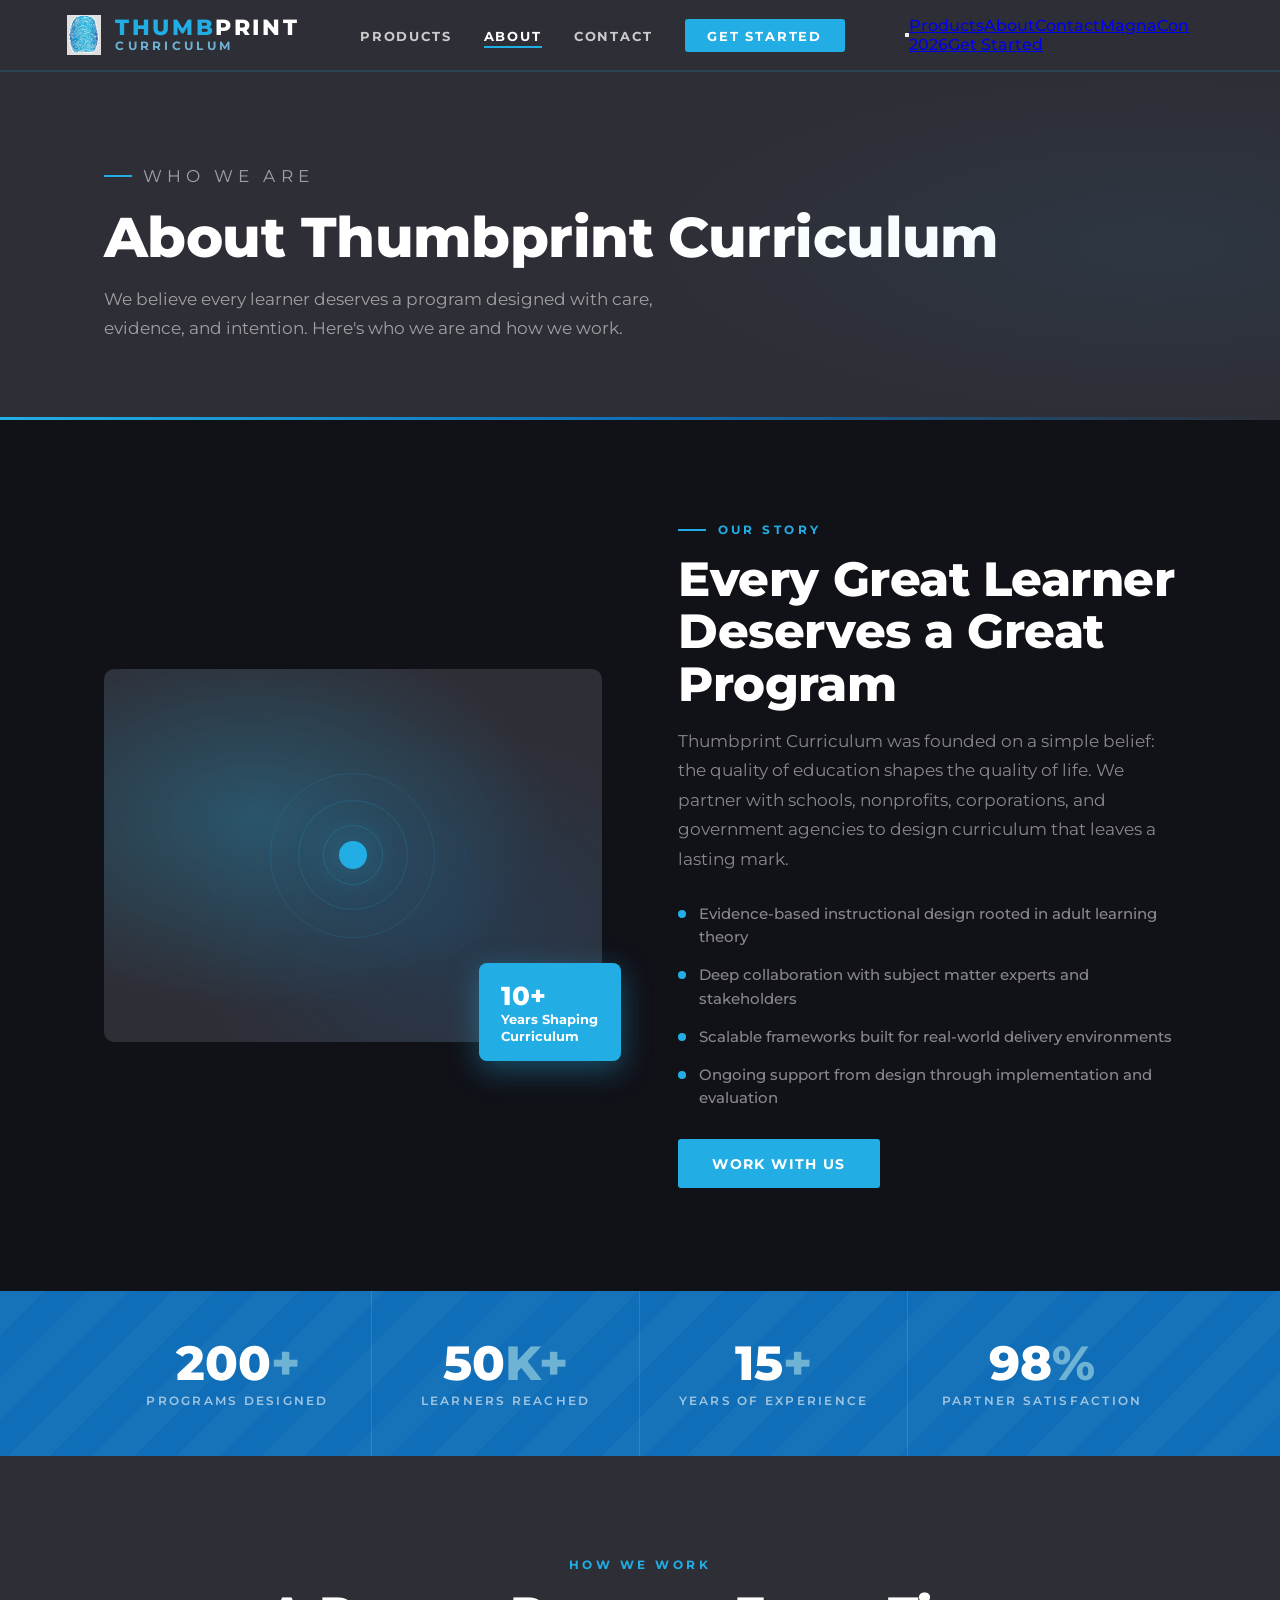
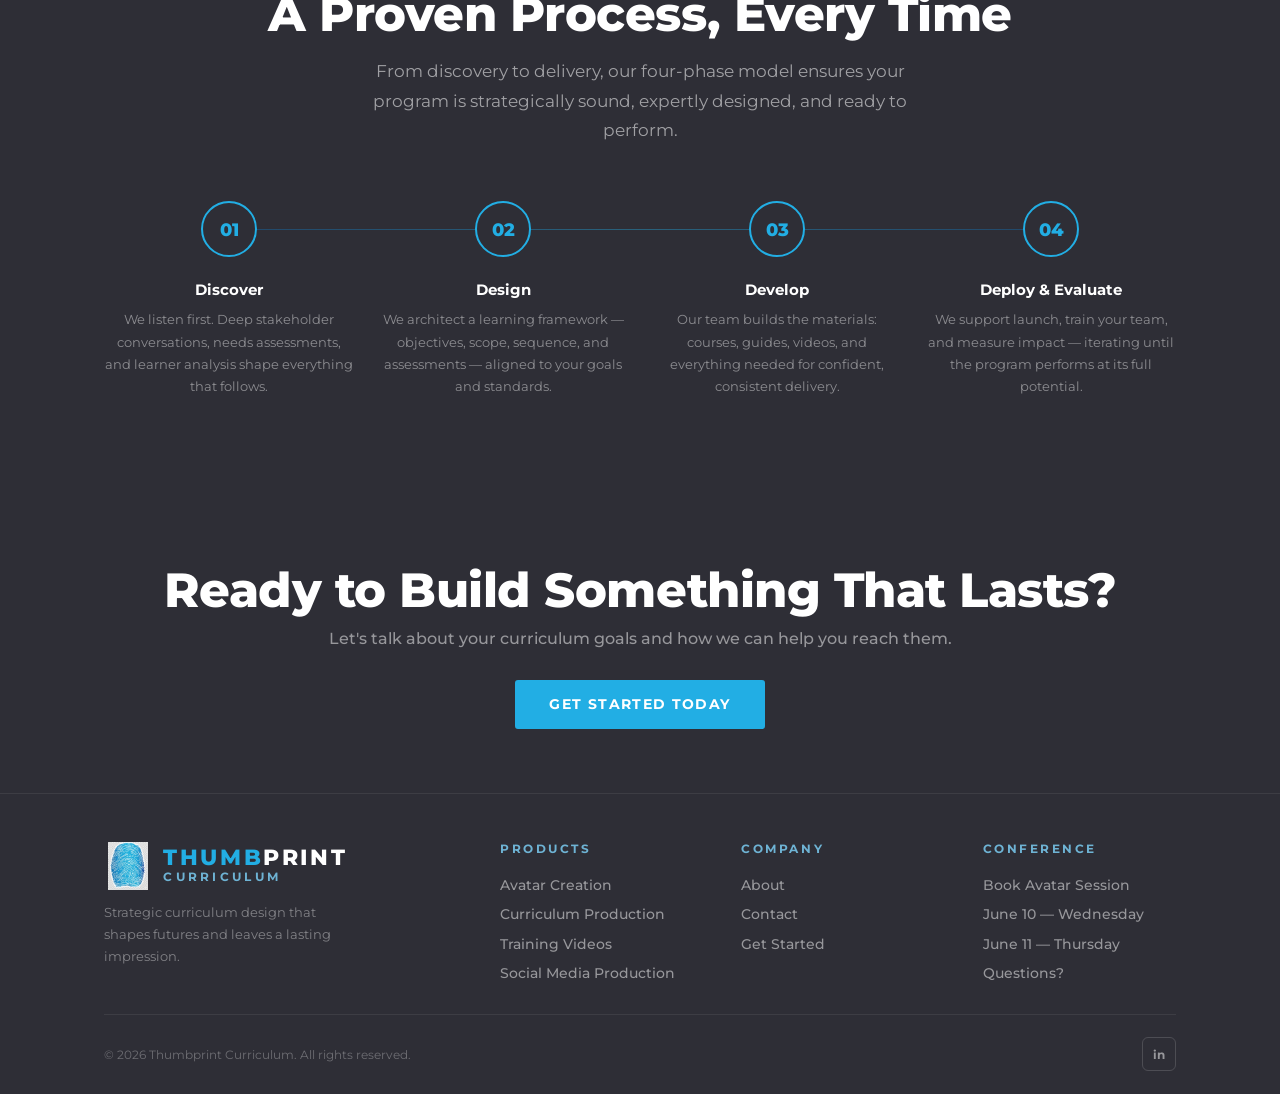
==== about.html @ 0520f222 "Apply branding and MagnaCon updates to master - Replace old Gemini logo with fingerprint-logo.png ac" ====
﻿<!DOCTYPE html>
<html lang="en">
<head>
  <meta charset="UTF-8" />
  <meta name="viewport" content="width=device-width, initial-scale=1.0" />
  <title>About — Thumbprint Curriculum</title>
  <link rel="icon" type="image/png" href="fingerprint-logo.png" />
  <link rel="stylesheet" href="style.css" />
  <style>
    /* ── Dark theme override ── */
    html, body { background: #111118; }

    /* Page hero already dark — fine */

    /* About section */
    .about-section { background: #111118 !important; }
    .about-text .section-h2 { color: var(--white) !important; }
    .about-text .section-sub { color: rgba(255,255,255,.5) !important; }
    .about-list li { color: rgba(255,255,255,.5) !important; }
    .about-list li::before { background: var(--blue-bright) !important; }
    .about-badge { background: var(--blue-bright) !important; }

    /* Team section */
    section[style*="off-white"] { background: #16161e !important; }
    .team-card { background: rgba(255,255,255,.05) !important; border-color: rgba(255,255,255,.08) !important; }
    .team-card:hover { box-shadow: 0 16px 40px rgba(0,0,0,.5) !important; }
    .team-name { color: var(--white) !important; }
    .team-role { color: var(--blue-bright) !important; }
    .team-bio { color: rgba(255,255,255,.45) !important; }
    .team-photo-placeholder { background: linear-gradient(160deg, #1a1a22 0%, #111118 100%) !important; }

    /* CTA strip */
    section[style*="var(--dark)"] h2 { color: var(--white) !important; }

    /* Section labels on dark */
    .section-label { color: var(--blue-bright) !important; }
    .section-label::before { background: var(--blue-bright) !important; }
  </style>
</head>
<body>

<nav>
  <div class="nav-inner">
    <a href="index.html" class="nav-logo">
      <div class="nav-logo-img-crop" aria-hidden="true"><img src="fingerprint-logo.png" alt="" /></div>
      <div class="nav-logo-wrap">
        <span><span class="thumb">THUMB</span><span class="print">PRINT</span></span>
        <span class="nav-sub">Curriculum</span>
      </div>
    </a>
    <ul class="nav-links">
      <li class="hide-sm"><a href="products.html">Products</a></li>
      <li class="hide-sm"><a href="about.html" class="active">About</a></li>
      <li class="hide-sm"><a href="contact.html">Contact</a></li>
      <li><a href="get-started.html" class="nav-cta">Get Started</a></li>
    </ul>
  </div>
</nav>

<div class="page-body">

  <!-- PAGE HERO -->
  <div class="page-hero">
    <div class="container">
      <p class="page-hero-eyebrow">Who We Are</p>
      <h1>About Thumbprint Curriculum</h1>
      <p>We believe every learner deserves a program designed with care, evidence, and intention. Here's who we are and how we work.</p>
    </div>
  </div>

  <!-- ABOUT -->
  <section class="about-section section-pad">
    <div class="container">
      <div class="about-grid">
        <div class="about-visual">
          <div class="about-img-box">
            <div class="about-fingerprint">
              <div class="fp-ring"></div><div class="fp-ring"></div><div class="fp-ring"></div>
              <div class="fp-ring"></div><div class="fp-ring"></div><div class="fp-center"></div>
            </div>
          </div>
          <div class="about-badge"><strong>10+</strong>Years Shaping<br>Curriculum</div>
        </div>
        <div class="about-text">
          <p class="section-label">Our Story</p>
          <h2 class="section-h2">Every Great Learner Deserves a Great Program</h2>
          <p class="section-sub">Thumbprint Curriculum was founded on a simple belief: the quality of education shapes the quality of life. We partner with schools, nonprofits, corporations, and government agencies to design curriculum that leaves a lasting mark.</p>
          <ul class="about-list">
            <li>Evidence-based instructional design rooted in adult learning theory</li>
            <li>Deep collaboration with subject matter experts and stakeholders</li>
            <li>Scalable frameworks built for real-world delivery environments</li>
            <li>Ongoing support from design through implementation and evaluation</li>
          </ul>
          <a href="get-started.html" class="btn btn-primary">Work With Us</a>
        </div>
      </div>
    </div>
  </section>

  <!-- MEET THE TEAM -->
  <section class="section-pad" style="background:var(--off-white);display:none">
    <div class="container">
      <div class="center-header">
        <p class="section-label">Our People</p>
        <h2 class="section-h2">Meet the Team</h2>
        <p class="section-sub">The people behind Thumbprint Curriculum — educators, designers, and storytellers committed to making learning better.</p>
      </div>
      <div class="team-grid">

        <div class="team-card">
          <div class="team-photo">
            <div class="team-photo-placeholder">
              <svg viewBox="0 0 24 24" fill="none" stroke="rgba(255,255,255,.3)" stroke-width="1.2">
                <circle cx="12" cy="8" r="4"/><path d="M4 20c0-4 3.6-7 8-7s8 3 8 7"/>
              </svg>
              <span>Photo Coming Soon</span>
            </div>
          </div>
          <div class="team-info">
            <h3 class="team-name">Team Member</h3>
            <p class="team-role">Founder &amp; Lead Curriculum Designer</p>
            <p class="team-bio">Placeholder — add bio here.</p>
          </div>
        </div>

        <div class="team-card">
          <div class="team-photo">
            <div class="team-photo-placeholder">
              <svg viewBox="0 0 24 24" fill="none" stroke="rgba(255,255,255,.3)" stroke-width="1.2">
                <circle cx="12" cy="8" r="4"/><path d="M4 20c0-4 3.6-7 8-7s8 3 8 7"/>
              </svg>
              <span>Photo Coming Soon</span>
            </div>
          </div>
          <div class="team-info">
            <h3 class="team-name">Team Member</h3>
            <p class="team-role">Instructional Designer</p>
            <p class="team-bio">Placeholder — add bio here.</p>
          </div>
        </div>

        <div class="team-card">
          <div class="team-photo">
            <div class="team-photo-placeholder">
              <svg viewBox="0 0 24 24" fill="none" stroke="rgba(255,255,255,.3)" stroke-width="1.2">
                <circle cx="12" cy="8" r="4"/><path d="M4 20c0-4 3.6-7 8-7s8 3 8 7"/>
              </svg>
              <span>Photo Coming Soon</span>
            </div>
          </div>
          <div class="team-info">
            <h3 class="team-name">Team Member</h3>
            <p class="team-role">Content &amp; Media Producer</p>
            <p class="team-bio">Placeholder — add bio here.</p>
          </div>
        </div>

        <div class="team-card">
          <div class="team-photo">
            <div class="team-photo-placeholder">
              <svg viewBox="0 0 24 24" fill="none" stroke="rgba(255,255,255,.3)" stroke-width="1.2">
                <circle cx="12" cy="8" r="4"/><path d="M4 20c0-4 3.6-7 8-7s8 3 8 7"/>
              </svg>
              <span>Photo Coming Soon</span>
            </div>
          </div>
          <div class="team-info">
            <h3 class="team-name">Team Member</h3>
            <p class="team-role">Training &amp; Facilitation Specialist</p>
            <p class="team-bio">Placeholder — add bio here.</p>
          </div>
        </div>

      </div>
    </div>
  </section>

  <!-- STATS -->
  <section class="stats-bar">
    <div class="container">
      <div class="stats-grid">
        <div class="stat-item"><div class="stat-num">200<span>+</span></div><div class="stat-label">Programs Designed</div></div>
        <div class="stat-item"><div class="stat-num">50<span>K+</span></div><div class="stat-label">Learners Reached</div></div>
        <div class="stat-item"><div class="stat-num">15<span>+</span></div><div class="stat-label">Years of Experience</div></div>
        <div class="stat-item"><div class="stat-num">98<span>%</span></div><div class="stat-label">Partner Satisfaction</div></div>
      </div>
    </div>
  </section>

  <!-- PROCESS -->
  <section class="process-section section-pad">
    <div class="container">
      <div class="center-header">
        <p class="section-label" style="justify-content:center;color:var(--blue-bright)">How We Work</p>
        <h2 class="section-h2">A Proven Process, Every Time</h2>
        <p class="section-sub">From discovery to delivery, our four-phase model ensures your program is strategically sound, expertly designed, and ready to perform.</p>
      </div>
      <div class="process-steps">
        <div class="process-step">
          <div class="step-num">01</div>
          <div class="step-title">Discover</div>
          <div class="step-body">We listen first. Deep stakeholder conversations, needs assessments, and learner analysis shape everything that follows.</div>
        </div>
        <div class="process-step">
          <div class="step-num">02</div>
          <div class="step-title">Design</div>
          <div class="step-body">We architect a learning framework — objectives, scope, sequence, and assessments — aligned to your goals and standards.</div>
        </div>
        <div class="process-step">
          <div class="step-num">03</div>
          <div class="step-title">Develop</div>
          <div class="step-body">Our team builds the materials: courses, guides, videos, and everything needed for confident, consistent delivery.</div>
        </div>
        <div class="process-step">
          <div class="step-num">04</div>
          <div class="step-title">Deploy &amp; Evaluate</div>
          <div class="step-body">We support launch, train your team, and measure impact — iterating until the program performs at its full potential.</div>
        </div>
      </div>
    </div>
  </section>

  <!-- CTA STRIP -->
  <section style="background:var(--dark);padding:4rem 0;text-align:center">
    <div class="container">
      <h2 class="section-h2" style="color:var(--white);margin-bottom:.75rem">Ready to Build Something That Lasts?</h2>
      <p style="color:rgba(255,255,255,.5);font-size:1rem;margin-bottom:2rem">Let's talk about your curriculum goals and how we can help you reach them.</p>
      <a href="get-started.html" class="btn btn-primary">Get Started Today</a>
    </div>
  </section>

</div>

<!-- FOOTER -->
<footer>
  <div class="container">
    <div class="footer-inner">
      <div>
        <a href="index.html" class="nav-logo">
          <div class="nav-logo-img-crop footer-sz" aria-hidden="true"><img src="fingerprint-logo.png" alt="" /></div>
          <div class="nav-logo-wrap">
            <span><span class="thumb">THUMB</span><span class="print">PRINT</span></span>
            <span class="nav-sub">Curriculum</span>
          </div>
        </a>
        <p class="footer-tagline">Strategic curriculum design that shapes futures and leaves a lasting impression.</p>
      </div>
      <div>
        <p class="footer-col-title">Products</p>
        <ul class="footer-links">
          <li><a href="products.html">Avatar Creation</a></li>
          <li><a href="products.html">Curriculum Production</a></li>
          <li><a href="products.html">Training Videos</a></li>
          <li><a href="products.html">Social Media Production</a></li>
        </ul>
      </div>
      <div>
        <p class="footer-col-title">Company</p>
        <ul class="footer-links">
          <li><a href="about.html">About</a></li>
          <li><a href="contact.html">Contact</a></li>
          <li><a href="get-started.html">Get Started</a></li>
        </ul>
      </div>
      <div>
        <p class="footer-col-title">Conference</p>
        <ul class="footer-links">
          <li><a href="get-started.html">Book Avatar Session</a></li>
          <li><a href="get-started.html">June 10 — Wednesday</a></li>
          <li><a href="get-started.html">June 11 — Thursday</a></li>
          <li><a href="contact.html">Questions?</a></li>
        </ul>
      </div>
    </div>
    <div class="footer-bottom">
      <span class="footer-copy">© 2026 Thumbprint Curriculum. All rights reserved.</span>
      <div class="footer-socials">
        <a href="https://www.linkedin.com/company/thumbprint-curriculum/" target="_blank" title="LinkedIn">in</a>
      </div>
    </div>
  </div>
</footer>

<script src="nav.js"></script>
</body>
</html>
---- style.css ----
@import url('https://fonts.googleapis.com/css2?family=Montserrat:wght@300;400;500;700;800&display=swap');

*, *::before, *::after { box-sizing: border-box; margin: 0; padding: 0; }

:root {
  --blue-dark:   #0F6EB7;
  --blue-bright: #22AEE4;
  --blue-light:  #6EB3D4;
  --gray:        #59565F;
  --dark:        #2E2E36;
  --black:       #000000;
  --white:       #ffffff;
  --off-white:   #F7F9FB;
  --green:       #00C896;
  --font: 'Montserrat', sans-serif;
  --max-w: 1200px;
  --nav-h: 72px;
}

html { scroll-behavior: smooth; }
body { font-family: var(--font); font-weight: 500; color: var(--dark); background: var(--white); overflow-x: hidden; }

/* ── NAV ── */
nav {
  position: fixed; top: 0; left: 0; right: 0; z-index: 200;
  height: var(--nav-h); background: var(--dark);
  display: flex; align-items: center;
  padding: 0 clamp(1.5rem,5vw,4rem);
  border-bottom: 2px solid rgba(34,174,228,.18);
}
.nav-inner { width:100%; max-width:var(--max-w); margin:0 auto; display:flex; align-items:center; justify-content:space-between; }
.nav-logo { font-size:clamp(1.1rem,2vw,1.35rem); font-weight:800; letter-spacing:.12em; text-transform:uppercase; line-height:1; text-decoration:none; display:flex; align-items:center; gap:.7rem; }
.nav-logo .thumb { color:var(--blue-bright); }
.nav-logo .print { color:var(--white); }
.nav-sub { display:block; font-size:.55em; font-weight:700; letter-spacing:.28em; color:var(--blue-light); margin-top:.25em; }
.nav-logo-wrap { display:flex; flex-direction:column; }

/* Thumbprint logo — transparent PNG, no clipping needed */
.nav-logo-img-crop {
  width: 40px;
  height: 40px;
  flex-shrink: 0;
  display: flex;
  align-items: center;
  justify-content: center;
}
.nav-logo-img-crop img {
  width: 100%;
  height: 100%;
  object-fit: contain;
  display: block;
}
.nav-logo-img-crop.footer-sz {
  width: 48px;
  height: 48px;
}
.nav-links { display:flex; gap:2rem; list-style:none; align-items:center; }
.nav-links a { color:rgba(255,255,255,.75); text-decoration:none; font-size:.82rem; font-weight:700; letter-spacing:.14em; text-transform:uppercase; transition:color .2s; position:relative; }
.nav-links a::after { content:''; position:absolute; bottom:-4px; left:0; width:0; height:2px; background:var(--blue-bright); transition:width .25s ease; }
.nav-links a:hover, .nav-links a.active { color:var(--white); }
.nav-links a:hover::after, .nav-links a.active::after { width:100%; }
.nav-cta { background:var(--blue-bright) !important; color:var(--white) !important; padding:.55rem 1.4rem !important; border-radius:3px !important; }
.nav-cta::after { display:none !important; }
.nav-cta:hover { background:var(--blue-dark) !important; }
.nav-cta.active::after { display:none !important; }

/* ── SHARED UTILS ── */
section { width:100%; }
.page-body { padding-top: var(--nav-h); }
.container { max-width:var(--max-w); margin:0 auto; padding:0 clamp(1.5rem,5vw,4rem); }
.section-pad { padding:clamp(4rem,8vw,7rem) 0; }
.section-label { font-size:.72rem; font-weight:700; letter-spacing:.3em; text-transform:uppercase; color:var(--blue-bright); margin-bottom:1rem; display:flex; align-items:center; gap:.7rem; }
.section-label::before { content:''; display:block; width:28px; height:2px; background:var(--blue-bright); flex-shrink:0; }
.section-h2 { font-size:clamp(2rem,4vw,3rem); font-weight:800; line-height:1.1; letter-spacing:-.01em; margin-bottom:1rem; }
.section-sub { font-size:1.05rem; font-weight:400; color:var(--gray); line-height:1.75; max-width:580px; }
.center-header { text-align:center; margin-bottom:3.5rem; }
.center-header .section-label { justify-content:center; }
.center-header .section-label::before { display:none; }
.center-header .section-sub { margin:0 auto; }

/* ── BUTTONS ── */
.btn { display:inline-flex; align-items:center; gap:.5rem; font-family:var(--font); font-weight:700; font-size:.85rem; letter-spacing:.1em; text-transform:uppercase; text-decoration:none; padding:.9rem 2rem; border-radius:3px; border:2px solid transparent; cursor:pointer; transition:all .22s ease; }
.btn-primary { background:var(--blue-bright); color:var(--white); border-color:var(--blue-bright); }
.btn-primary:hover { background:var(--blue-dark); border-color:var(--blue-dark); transform:translateY(-2px); box-shadow:0 8px 24px rgba(34,174,228,.35); }
.btn-outline { background:transparent; color:var(--white); border-color:rgba(255,255,255,.35); }
.btn-outline:hover { border-color:var(--blue-bright); color:var(--blue-bright); transform:translateY(-2px); }
.btn-green { background:var(--green); color:var(--white); border-color:var(--green); }
.btn-green:hover { background:#00a87e; border-color:#00a87e; transform:translateY(-2px); box-shadow:0 8px 24px rgba(0,200,150,.35); }
.btn-dark { background:var(--dark); color:var(--white); border-color:rgba(255,255,255,.2); }
.btn-dark:hover { border-color:var(--blue-bright); color:var(--blue-bright); transform:translateY(-2px); }

/* ── HERO (home) ── */
.hero { min-height:100vh; background:var(--black); display:grid; place-items:center; position:relative; overflow:hidden; }
.hero-rings { position:absolute; inset:0; pointer-events:none; }
.hero-rings span { position:absolute; border-radius:50%; border:1px solid rgba(34,174,228,.07); transform:translate(-50%,-50%); left:75%; top:50%; animation:pulse 8s ease-in-out infinite; }
.hero-rings span:nth-child(1){width:180px;height:180px;animation-delay:0s}
.hero-rings span:nth-child(2){width:340px;height:340px;animation-delay:.6s}
.hero-rings span:nth-child(3){width:500px;height:500px;animation-delay:1.2s}
.hero-rings span:nth-child(4){width:660px;height:660px;animation-delay:1.8s}
.hero-rings span:nth-child(5){width:820px;height:820px;animation-delay:2.4s}
.hero-rings span:nth-child(6){width:980px;height:980px;animation-delay:3s;border-color:rgba(15,110,183,.05)}
@keyframes pulse { 0%,100%{opacity:.5} 50%{opacity:1} }
.hero::before { content:''; position:absolute; top:0; left:0; width:55%; height:3px; background:linear-gradient(90deg,var(--blue-bright),transparent); animation:slideIn .9s .2s both ease-out; }
@keyframes slideIn { from{transform:scaleX(0);transform-origin:left} to{transform:scaleX(1);transform-origin:left} }
.hero-content { position:relative; z-index:2; max-width:var(--max-w); width:100%; padding:0 clamp(1.5rem,5vw,4rem); display:grid; grid-template-columns:1fr 1fr; align-items:center; gap:4rem; }
.hero-text { animation:fadeUp .8s .3s both ease-out; }
@keyframes fadeUp { from{opacity:0;transform:translateY(30px)} to{opacity:1;transform:translateY(0)} }
.hero-eyebrow { font-size:.75rem; font-weight:700; letter-spacing:.3em; text-transform:uppercase; color:var(--blue-bright); margin-bottom:1.4rem; display:flex; align-items:center; gap:.8rem; }
.hero-eyebrow::before { content:''; display:block; width:36px; height:2px; background:var(--blue-bright); flex-shrink:0; }
.hero-h1 { font-size:clamp(2.4rem,5vw,4rem); font-weight:800; line-height:1.08; color:var(--white); letter-spacing:-.01em; margin-bottom:1.6rem; }
.hero-h1 em { font-style:normal; color:var(--blue-bright); }
.hero-sub { font-size:clamp(.95rem,1.4vw,1.1rem); font-weight:400; color:rgba(255,255,255,.6); line-height:1.75; max-width:480px; margin-bottom:2.4rem; }
.hero-actions { display:flex; gap:1rem; flex-wrap:wrap; }
.hero-visual { animation:fadeUp .8s .55s both ease-out; display:flex; justify-content:center; align-items:center; }
.hero-card { background:rgba(255,255,255,.04); border:1px solid rgba(34,174,228,.2); border-radius:12px; padding:2.5rem 2rem; width:100%; max-width:380px; backdrop-filter:blur(8px); }
.hero-card-label { font-size:.7rem; font-weight:700; letter-spacing:.25em; text-transform:uppercase; color:var(--blue-bright); margin-bottom:1.6rem; }
.hero-stat-row { display:flex; flex-direction:column; gap:1.2rem; }
.hero-stat { display:flex; align-items:center; gap:1rem; }
.hero-stat-bar-wrap { flex:1; height:4px; background:rgba(255,255,255,.08); border-radius:2px; overflow:hidden; }
.hero-stat-bar { height:100%; border-radius:2px; background:linear-gradient(90deg,var(--blue-dark),var(--blue-bright)); animation:growBar 1.2s 1s both ease-out; transform-origin:left; }
@keyframes growBar { from{transform:scaleX(0)} to{transform:scaleX(1)} }
.hero-stat-label { font-size:.75rem; font-weight:600; color:rgba(255,255,255,.55); width:130px; flex-shrink:0; }
.hero-stat-val { font-size:.9rem; font-weight:800; color:var(--white); width:48px; text-align:right; flex-shrink:0; }

/* ── SOCIAL CAROUSEL ── */
.social-section { background:var(--dark); padding:clamp(3rem,6vw,5rem) 0; overflow:hidden; }
.social-section .center-header .section-h2 { color:var(--white); }
.social-section .center-header .section-sub { color:rgba(255,255,255,.55); }

/* Viewport: clips to show center card + just the edges of neighbors */
.carousel-viewport {
  overflow: hidden;
  position: relative;
  width: 100%;
  /* soft fade at edges so cut-off cards blend into background */
  mask-image: linear-gradient(90deg, transparent 0%, black 6%, black 94%, transparent 100%);
  -webkit-mask-image: linear-gradient(90deg, transparent 0%, black 6%, black 94%, transparent 100%);
}

/* The sliding rail */
.carousel-track {
  display: flex;
  gap: 20px;
  transition: transform .6s cubic-bezier(.4,0,.2,1);
  will-change: transform;
  padding: 1.5rem 0;
}

/* Each card — wide so one fills the section, neighbors barely peek */
.post-card {
  flex-shrink: 0;
  width: min(820px, 82vw);
  background: rgba(255,255,255,.05);
  border: 1px solid rgba(255,255,255,.1);
  border-radius: 14px;
  overflow: hidden;
  transition: transform .5s ease, box-shadow .5s ease, opacity .5s ease, border-color .5s ease;
  opacity: .3;
  transform: scale(.97);
  cursor: pointer;
}
.post-card.active {
  opacity: 1;
  transform: scale(1);
  border-color: rgba(34,174,228,.4);
  box-shadow: 0 20px 60px rgba(0,0,0,.55);
}
.post-card:hover { opacity: .55; }
.post-card.active:hover { opacity: 1; }

/* Dots */
.carousel-dots {
  display: flex;
  justify-content: center;
  gap: .5rem;
  margin-top: 1.6rem;
}
.carousel-dot {
  width: 8px; height: 8px;
  border-radius: 50%;
  background: rgba(255,255,255,.2);
  border: none;
  cursor: pointer;
  transition: background .3s, transform .3s;
  padding: 0;
}
.carousel-dot.active {
  background: var(--blue-bright);
  transform: scale(1.3);
}

/* Nav arrows */
.carousel-nav {
  display: flex;
  justify-content: center;
  gap: 1rem;
  margin-top: 1.2rem;
}
.carousel-arrow {
  width: 40px; height: 40px;
  border-radius: 50%;
  border: 1.5px solid rgba(255,255,255,.2);
  background: rgba(255,255,255,.05);
  color: rgba(255,255,255,.6);
  font-size: 1rem;
  cursor: pointer;
  display: flex; align-items: center; justify-content: center;
  transition: all .2s;
}
.carousel-arrow:hover {
  border-color: var(--blue-bright);
  color: var(--blue-bright);
  background: rgba(34,174,228,.08);
}

.post-img { height:160px; display:flex; align-items:center; justify-content:center; position:relative; overflow:hidden; }
.post-img-label { font-size:.65rem; font-weight:800; letter-spacing:.2em; text-transform:uppercase; color:rgba(255,255,255,.35); text-align:center; }
.post-img-icon { font-size:2.5rem; margin-bottom:.4rem; }
.post-img-content { display:flex; flex-direction:column; align-items:center; }
.post-body { padding:1rem 1.1rem 1.2rem; }
.post-platform { display:flex; align-items:center; gap:.5rem; margin-bottom:.6rem; }
.post-platform-dot { width:8px; height:8px; border-radius:50%; }
.post-platform-name { font-size:.65rem; font-weight:700; letter-spacing:.15em; text-transform:uppercase; color:rgba(255,255,255,.4); }
.post-text { font-size:.82rem; font-weight:400; color:rgba(255,255,255,.75); line-height:1.6; margin-bottom:.9rem; }
.post-meta { display:flex; align-items:center; gap:1rem; }
.post-stat { font-size:.72rem; font-weight:700; color:rgba(255,255,255,.35); }
.post-stat span { color:var(--blue-bright); }
.post-img.ig { background:linear-gradient(135deg,#833ab4,#fd1d1d,#fcb045); }
.post-img.li { background:linear-gradient(135deg,#0077b5,#004471); }
.post-img.fb { background:linear-gradient(135deg,#1877f2,#0b5abf); }
.post-img.tw { background:linear-gradient(135deg,#1da1f2,#0d7cc4); }
.dot-ig{background:#fcb045} .dot-li{background:#0077b5} .dot-fb{background:#1877f2} .dot-tw{background:#1da1f2}

/* ── PRODUCTS / CARDS ── */
.products { background:var(--off-white); }
.products-grid { display:grid; grid-template-columns:repeat(auto-fit,minmax(300px,1fr)); gap:1.6rem; }
.card { background:var(--white); border-radius:10px; padding:2.5rem 2rem; border:1px solid rgba(15,110,183,.12); position:relative; overflow:hidden; transition:transform .25s,box-shadow .25s; }
.card::after { content:''; position:absolute; bottom:0; left:0; right:0; height:3px; background:linear-gradient(90deg,var(--blue-dark),var(--blue-bright)); transform:scaleX(0); transform-origin:left; transition:transform .3s; }
.card:hover { transform:translateY(-6px); box-shadow:0 20px 48px rgba(15,110,183,.14); }
.card:hover::after { transform:scaleX(1); }
.card-icon { width:52px; height:52px; border-radius:10px; background:rgba(34,174,228,.1); display:flex; align-items:center; justify-content:center; margin-bottom:1.5rem; }
.card-icon svg { width:26px; height:26px; }
.card-title { font-size:1.15rem; font-weight:700; color:var(--dark); margin-bottom:.75rem; letter-spacing:-.01em; }
.card-body { font-size:.9rem; font-weight:400; color:var(--gray); line-height:1.75; }
.card-link { display:inline-flex; align-items:center; gap:.4rem; margin-top:1.4rem; font-size:.8rem; font-weight:700; letter-spacing:.1em; text-transform:uppercase; color:var(--blue-dark); text-decoration:none; transition:gap .2s,color .2s; }
.card-link:hover { gap:.7rem; color:var(--blue-bright); }
.card-tag { display:inline-block; margin-top:1rem; font-size:.65rem; font-weight:800; letter-spacing:.18em; text-transform:uppercase; background:rgba(34,174,228,.1); color:var(--blue-dark); padding:.25rem .6rem; border-radius:20px; }
.card-tag.green { background:rgba(0,200,150,.12); color:#007a5e; }

/* ── STATS BAR ── */
.stats-bar { background:var(--blue-dark); position:relative; overflow:hidden; }
.stats-bar::before { content:''; position:absolute; inset:0; background:repeating-linear-gradient(-45deg,transparent,transparent 30px,rgba(255,255,255,.03) 30px,rgba(255,255,255,.03) 60px); }
.stats-grid { position:relative; display:grid; grid-template-columns:repeat(4,1fr); }
.stat-item { padding:3rem 2rem; text-align:center; border-right:1px solid rgba(255,255,255,.12); }
.stat-item:last-child { border-right:none; }
.stat-num { font-size:clamp(2rem,4vw,3rem); font-weight:800; color:var(--white); line-height:1; margin-bottom:.4rem; }
.stat-num span { color:var(--blue-light); }
.stat-label { font-size:.78rem; font-weight:600; letter-spacing:.18em; text-transform:uppercase; color:rgba(255,255,255,.6); }

/* ── ABOUT (shared between home teaser + about page) ── */
.about-section { background:var(--white); }
.about-grid { display:grid; grid-template-columns:1fr 1fr; gap:clamp(3rem,6vw,6rem); align-items:center; }
.about-visual { position:relative; }
.about-img-box { aspect-ratio:4/3; background:var(--dark); border-radius:10px; overflow:hidden; position:relative; }
.about-img-box::before { content:''; position:absolute; inset:0; background:radial-gradient(ellipse at 30% 40%,rgba(34,174,228,.3) 0%,transparent 60%),radial-gradient(ellipse at 70% 70%,rgba(15,110,183,.2) 0%,transparent 55%); }
.about-fingerprint { position:absolute; inset:0; display:flex; align-items:center; justify-content:center; }
.fp-ring { position:absolute; border-radius:50%; border:1.5px solid rgba(34,174,228,.25); }
.fp-ring:nth-child(1){width:60px;height:60px}
.fp-ring:nth-child(2){width:110px;height:110px;border-color:rgba(34,174,228,.2)}
.fp-ring:nth-child(3){width:165px;height:165px;border-color:rgba(34,174,228,.15)}
.fp-ring:nth-child(4){width:224px;height:224px;border-color:rgba(15,110,183,.12)}
.fp-ring:nth-child(5){width:286px;height:286px;border-color:rgba(15,110,183,.09)}
.fp-center { width:28px; height:28px; border-radius:50%; background:var(--blue-bright); box-shadow:0 0 40px rgba(34,174,228,.6); z-index:2; }
.about-badge { position:absolute; bottom:-1.2rem; right:-1.2rem; background:var(--blue-bright); color:var(--white); border-radius:8px; padding:1rem 1.4rem; font-size:.8rem; font-weight:700; line-height:1.3; box-shadow:0 8px 30px rgba(34,174,228,.4); }
.about-badge strong { display:block; font-size:1.6rem; font-weight:800; }
.about-list { list-style:none; margin:1.8rem 0; display:flex; flex-direction:column; gap:.9rem; }
.about-list li { display:flex; align-items:flex-start; gap:.8rem; font-size:.92rem; font-weight:500; color:var(--gray); line-height:1.6; }
.about-list li::before { content:''; display:block; width:8px; height:8px; border-radius:50%; background:var(--blue-bright); margin-top:.45rem; flex-shrink:0; }

/* ── PROCESS ── */
.process-section { background:var(--dark); }
.process-section .section-h2 { color:var(--white); }
.process-section .section-sub { color:rgba(255,255,255,.55); }
.process-steps { display:grid; grid-template-columns:repeat(4,1fr); gap:1.5rem; position:relative; }
.process-steps::before { content:''; position:absolute; top:28px; left:12%; width:76%; height:1px; background:linear-gradient(90deg,var(--blue-dark),var(--blue-bright),var(--blue-dark)); opacity:.4; }
.process-step { text-align:center; }
.step-num { width:56px; height:56px; border-radius:50%; background:var(--dark); border:2px solid var(--blue-bright); display:flex; align-items:center; justify-content:center; font-size:1.1rem; font-weight:800; color:var(--blue-bright); margin:0 auto 1.4rem; position:relative; z-index:1; }
.step-title { font-size:.95rem; font-weight:700; color:var(--white); margin-bottom:.6rem; }
.step-body { font-size:.82rem; font-weight:400; color:rgba(255,255,255,.45); line-height:1.7; }

/* ── PAGE HERO (inner pages) ── */
.page-hero { background:var(--dark); padding:clamp(3.5rem,7vw,6rem) 0 clamp(3rem,6vw,5rem); position:relative; overflow:hidden; }
.page-hero::before { content:''; position:absolute; bottom:0; left:0; right:0; height:3px; background:linear-gradient(90deg,var(--blue-bright),var(--blue-dark),transparent); }
.page-hero::after { content:''; position:absolute; top:0; right:0; width:50%; height:100%; background:radial-gradient(ellipse at 80% 50%,rgba(34,174,228,.07) 0%,transparent 70%); pointer-events:none; }
.page-hero-eyebrow { font-size:.72rem; font-weight:700; letter-spacing:.3em; text-transform:uppercase; color:var(--blue-bright); margin-bottom:1rem; display:flex; align-items:center; gap:.7rem; }
.page-hero-eyebrow::before { content:''; display:block; width:28px; height:2px; background:var(--blue-bright); }
.page-hero h1 { font-size:clamp(2.2rem,5vw,3.5rem); font-weight:800; color:var(--white); line-height:1.1; letter-spacing:-.01em; margin-bottom:1rem; }
.page-hero p { font-size:1.05rem; font-weight:400; color:rgba(255,255,255,.55); line-height:1.75; max-width:560px; }

/* ── PRODUCTS & PRICING ── */
.product-ecosystem { background: var(--dark); }
.product-ecosystem .section-h2 { color: var(--white); }
.product-ecosystem .section-sub { color: rgba(255,255,255,.55); }

.ecosystem-grid {
  display: grid;
  grid-template-columns: repeat(auto-fit, minmax(260px, 1fr));
  gap: 1.4rem;
}
.eco-card {
  background: rgba(255,255,255,.04);
  border: 1px solid rgba(255,255,255,.1);
  border-radius: 12px;
  padding: 2rem 1.8rem;
  position: relative;
  overflow: hidden;
  transition: transform .25s, box-shadow .25s, border-color .25s;
}
.eco-card:hover { transform: translateY(-5px); box-shadow: 0 16px 40px rgba(0,0,0,.4); border-color: rgba(34,174,228,.35); }
.eco-card::before { content: ''; position: absolute; top: 0; left: 0; right: 0; height: 3px; }
.eco-card.sig::before  { background: linear-gradient(90deg, var(--blue-dark), var(--blue-bright)); }
.eco-card.amp::before  { background: linear-gradient(90deg, var(--green), #00a87e); }
.eco-card.circ::before { background: linear-gradient(90deg, #8b5cf6, #6d28d9); }
.eco-card.renew::before{ background: linear-gradient(90deg, #f59e0b, #d97706); }
.eco-num { font-size: .65rem; font-weight: 800; letter-spacing: .2em; text-transform: uppercase; margin-bottom: .8rem; }
.eco-card.sig  .eco-num { color: var(--blue-bright); }
.eco-card.amp  .eco-num { color: var(--green); }
.eco-card.circ .eco-num { color: #a78bfa; }
.eco-card.renew .eco-num { color: #fbbf24; }
.eco-title { font-size: 1.2rem; font-weight: 800; color: var(--white); margin-bottom: .25rem; letter-spacing: -.01em; }
.eco-tagline { font-size: .78rem; font-style: italic; color: rgba(255,255,255,.4); margin-bottom: 1rem; }
.eco-desc { font-size: .85rem; font-weight: 400; color: rgba(255,255,255,.6); line-height: 1.7; }
.eco-badge { display: inline-block; margin-top: 1rem; font-size: .62rem; font-weight: 800; letter-spacing: .18em; text-transform: uppercase; padding: .25rem .65rem; border-radius: 20px; }
.eco-badge.sig  { background: rgba(34,174,228,.15); color: var(--blue-bright); }
.eco-badge.amp  { background: rgba(0,200,150,.15); color: var(--green); }
.eco-badge.circ { background: rgba(139,92,246,.15); color: #a78bfa; }
.eco-badge.renew{ background: rgba(245,158,11,.15); color: #fbbf24; }

/* Pricing blocks */
.pricing-block { padding: clamp(3rem,6vw,5rem) 0; }
.pricing-block:nth-child(even) { background: var(--off-white); }
.pricing-block:nth-child(odd)  { background: var(--white); }
.pricing-block-header { margin-bottom: 2.5rem; }
.pricing-block-tag { font-size: .68rem; font-weight: 800; letter-spacing: .22em; text-transform: uppercase; margin-bottom: .5rem; }
.pricing-block-header h2 { font-size: clamp(1.6rem,3vw,2.2rem); font-weight: 800; color: var(--dark); margin-bottom: .4rem; letter-spacing: -.01em; }
.pricing-block-header p { font-size: .95rem; color: var(--gray); line-height: 1.7; max-width: 600px; }

.pricing-cards { display: grid; gap: 1.2rem; }
.pricing-cards.cols-3 { grid-template-columns: repeat(auto-fit, minmax(220px,1fr)); }
.pricing-cards.cols-4 { grid-template-columns: repeat(auto-fit, minmax(200px,1fr)); }
.pricing-cards.cols-2 { grid-template-columns: repeat(auto-fit, minmax(240px,1fr)); }

.price-card {
  background: var(--white);
  border: 1.5px solid rgba(15,110,183,.15);
  border-radius: 12px;
  padding: 1.8rem 1.6rem 2rem;
  position: relative;
  display: flex;
  flex-direction: column;
  transition: transform .22s, box-shadow .22s;
}
.price-card:hover { transform: translateY(-4px); box-shadow: 0 12px 32px rgba(15,110,183,.12); }
.price-card.featured {
  border-color: var(--green);
  background: linear-gradient(160deg, rgba(0,200,150,.05) 0%, var(--white) 60%);
}
.price-card.featured-blue {
  border-color: var(--blue-bright);
  background: linear-gradient(160deg, rgba(34,174,228,.06) 0%, var(--white) 60%);
}
.price-card-badge {
  position: absolute; top: -1px; left: 50%; transform: translateX(-50%);
  background: var(--green); color: var(--white);
  font-size: .6rem; font-weight: 800; letter-spacing: .18em; text-transform: uppercase;
  padding: .28rem .8rem; border-radius: 0 0 8px 8px; white-space: nowrap;
}
.price-card-badge.blue { background: var(--blue-bright); }

.price-tier { font-size: .72rem; font-weight: 800; letter-spacing: .18em; text-transform: uppercase; color: var(--gray); margin-bottom: .5rem; }
.price-amount { font-size: 2.4rem; font-weight: 800; color: var(--dark); line-height: 1; margin-bottom: .2rem; }
.price-amount sup { font-size: 1.1rem; font-weight: 700; vertical-align: super; }
.price-period { font-size: .78rem; font-weight: 500; color: var(--gray); margin-bottom: .3rem; }
.price-retail { font-size: .75rem; color: var(--gray); text-decoration: line-through; margin-bottom: 1.2rem; }
.price-divider { border: none; border-top: 1px solid rgba(15,110,183,.1); margin: 1.2rem 0; }
.price-includes { list-style: none; display: flex; flex-direction: column; gap: .6rem; flex: 1; }
.price-includes li { font-size: .82rem; font-weight: 500; color: var(--gray); display: flex; align-items: flex-start; gap: .6rem; line-height: 1.5; }
.price-includes li::before { content: '✓'; font-weight: 800; color: var(--blue-bright); flex-shrink: 0; }
.price-includes li.green::before { color: var(--green); }
.price-cta { margin-top: 1.5rem; width: 100%; justify-content: center; font-size: .8rem; padding: .75rem; }

/* Renew custom card */
.renew-card {
  background: linear-gradient(135deg, var(--dark) 0%, #1a1a22 100%);
  border: 1px solid rgba(245,158,11,.25);
  border-radius: 16px;
  padding: clamp(2.5rem,5vw,4rem);
  display: grid;
  grid-template-columns: 1fr 1fr;
  gap: 3rem;
  align-items: center;
  position: relative;
  overflow: hidden;
}
.renew-card::before { content: ''; position: absolute; top: 0; left: 0; right: 0; height: 3px; background: linear-gradient(90deg,#f59e0b,#d97706); }
.renew-card-title { font-size: clamp(1.5rem,3vw,2rem); font-weight: 800; color: var(--white); margin-bottom: .5rem; }
.renew-card-tag { font-size: .68rem; font-weight: 800; letter-spacing: .22em; text-transform: uppercase; color: #fbbf24; margin-bottom: .8rem; }
.renew-card-desc { font-size: .92rem; color: rgba(255,255,255,.6); line-height: 1.75; margin-bottom: 1.5rem; }
.renew-includes { list-style: none; display: flex; flex-direction: column; gap: .65rem; }
.renew-includes li { font-size: .85rem; color: rgba(255,255,255,.65); display: flex; align-items: flex-start; gap: .6rem; line-height: 1.5; }
.renew-includes li::before { content: '→'; color: #fbbf24; flex-shrink: 0; font-weight: 700; }

/* ── TEAM ── */
.team-grid {
  display: grid;
  grid-template-columns: repeat(auto-fill, minmax(240px, 1fr));
  gap: 2rem;
}

.team-card {
  background: var(--white);
  border-radius: 12px;
  overflow: hidden;
  border: 1px solid rgba(15,110,183,.1);
  transition: transform .25s ease, box-shadow .25s ease;
}
.team-card:hover {
  transform: translateY(-5px);
  box-shadow: 0 16px 40px rgba(15,110,183,.12);
}

.team-photo {
  width: 100%;
  aspect-ratio: 1 / 1;
  background: var(--dark);
  position: relative;
  overflow: hidden;
}

/* When a real image is dropped in, it fills the box */
.team-photo img {
  width: 100%;
  height: 100%;
  object-fit: cover;
  object-position: top center;
  display: block;
}

.team-photo-placeholder {
  position: absolute;
  inset: 0;
  display: flex;
  flex-direction: column;
  align-items: center;
  justify-content: center;
  gap: .75rem;
  background: linear-gradient(160deg, var(--dark) 0%, #1a1a22 100%);
}
.team-photo-placeholder svg {
  width: 52px;
  height: 52px;
  opacity: .4;
}
.team-photo-placeholder span {
  font-size: .65rem;
  font-weight: 700;
  letter-spacing: .18em;
  text-transform: uppercase;
  color: rgba(255,255,255,.2);
}

.team-info {
  padding: 1.4rem 1.5rem 1.6rem;
}

.team-name {
  font-size: 1.05rem;
  font-weight: 800;
  color: var(--dark);
  letter-spacing: -.01em;
  margin-bottom: .2rem;
}

.team-role {
  font-size: .72rem;
  font-weight: 700;
  letter-spacing: .14em;
  text-transform: uppercase;
  color: var(--blue-bright);
  margin-bottom: .8rem;
}

.team-bio {
  font-size: .85rem;
  font-weight: 400;
  color: var(--gray);
  line-height: 1.7;
}

@media (max-width: 600px) {
  .team-grid { grid-template-columns: 1fr 1fr; }
}
@media (max-width: 420px) {
  .team-grid { grid-template-columns: 1fr; }
}

/* ── CONTACT PAGE ── */
.contact-methods { display:grid; grid-template-columns:repeat(auto-fit,minmax(200px,1fr)); gap:1.2rem; margin-bottom:3rem; }
.contact-method { background:var(--off-white); border:1px solid rgba(15,110,183,.12); border-radius:10px; padding:1.8rem 1.4rem; text-align:center; transition:border-color .2s,transform .2s; }
.contact-method:hover { border-color:var(--blue-bright); transform:translateY(-3px); }
.contact-method-icon { font-size:1.8rem; margin-bottom:.8rem; }
.contact-method-label { font-size:.68rem; font-weight:700; letter-spacing:.2em; text-transform:uppercase; color:var(--blue-light); margin-bottom:.4rem; }
.contact-method-val { font-size:.9rem; font-weight:600; color:var(--dark); }
.contact-method-val a { color:var(--dark); text-decoration:none; }
.contact-method-val a:hover { color:var(--blue-bright); }

/* ── FORMS ── */
.form-grid { display:grid; grid-template-columns:1fr 1fr; gap:1rem; }
.form-field { display:flex; flex-direction:column; gap:.45rem; }
.form-field.full { grid-column:1/-1; }
.form-label { font-size:.7rem; font-weight:700; letter-spacing:.18em; text-transform:uppercase; color:var(--gray); }
.form-label.light { color:rgba(255,255,255,.45); }
.form-input, .form-select, .form-textarea { font-family:var(--font); font-size:.88rem; font-weight:500; padding:.8rem 1rem; border-radius:6px; border:1.5px solid rgba(15,110,183,.2); background:var(--white); color:var(--dark); outline:none; transition:border-color .2s; width:100%; }
.form-input:focus, .form-select:focus, .form-textarea:focus { border-color:var(--blue-bright); }
.form-textarea { resize:vertical; min-height:100px; }
.form-input.dark-field, .form-select.dark-field, .form-textarea.dark-field { background:rgba(255,255,255,.05); border-color:rgba(255,255,255,.12); color:var(--white); }
.form-input.dark-field::placeholder, .form-textarea.dark-field::placeholder { color:rgba(255,255,255,.25); }
.form-input.dark-field:focus, .form-select.dark-field:focus, .form-textarea.dark-field:focus { border-color:var(--blue-bright); }
.form-select.dark-field option { background:var(--dark); }

/* ── GET STARTED / CONFERENCE ── */
.gs-section { background:var(--black); position:relative; overflow:hidden; }
.gs-section::before { content:''; position:absolute; top:50%; left:50%; transform:translate(-50%,-50%); width:700px; height:700px; border-radius:50%; background:radial-gradient(ellipse,rgba(34,174,228,.06) 0%,transparent 70%); pointer-events:none; }
.conf-booking { background:linear-gradient(135deg,rgba(0,168,126,.12) 0%,rgba(0,90,69,.08) 100%); border:1px solid rgba(0,200,150,.25); border-radius:16px; padding:clamp(2rem,4vw,3rem); margin-bottom:3rem; position:relative; overflow:hidden; }
.conf-booking::before { content:''; position:absolute; top:0; left:0; right:0; height:3px; background:linear-gradient(90deg,var(--green),#00a87e,var(--green)); }
.conf-booking-header { display:flex; align-items:flex-start; gap:1.2rem; margin-bottom:2rem; flex-wrap:wrap; }
.conf-booking-icon { width:56px; height:56px; background:rgba(0,200,150,.15); border:1px solid rgba(0,200,150,.3); border-radius:12px; display:flex; align-items:center; justify-content:center; flex-shrink:0; }
.conf-booking-icon svg { width:28px; height:28px; }
.conf-booking-title-wrap { flex:1; }
.conf-booking-tag { font-size:.65rem; font-weight:800; letter-spacing:.2em; text-transform:uppercase; color:var(--green); margin-bottom:.5rem; }
.conf-booking-title { font-size:1.5rem; font-weight:800; color:var(--white); line-height:1.2; margin-bottom:.3rem; }
.conf-booking-sub { font-size:.88rem; color:rgba(255,255,255,.5); font-weight:400; line-height:1.6; }
.day-tabs { display:flex; gap:.8rem; margin-bottom:1.5rem; flex-wrap:wrap; }
.day-tab { flex:1; min-width:200px; background:rgba(255,255,255,.04); border:1.5px solid rgba(255,255,255,.12); border-radius:10px; padding:1rem 1.2rem; cursor:pointer; transition:all .2s; text-align:center; }
.day-tab.active { background:rgba(0,200,150,.1); border-color:var(--green); }
.day-tab-day { font-size:.72rem; font-weight:700; letter-spacing:.2em; text-transform:uppercase; color:rgba(255,255,255,.4); margin-bottom:.25rem; }
.day-tab.active .day-tab-day { color:var(--green); }
.day-tab-date { font-size:1.1rem; font-weight:800; color:var(--white); }
.day-tab-label { font-size:.72rem; color:rgba(255,255,255,.4); margin-top:.2rem; }
.day-tab.active .day-tab-label { color:rgba(0,200,150,.7); }
.slots-label { font-size:.72rem; font-weight:700; letter-spacing:.2em; text-transform:uppercase; color:rgba(255,255,255,.4); margin-bottom:.8rem; text-align:center; }
.slots-grid { display:grid; grid-template-columns:repeat(auto-fill,minmax(100px,1fr)); gap:.6rem; margin-bottom:1.5rem; }
.slot { background:rgba(255,255,255,.04); border:1.5px solid rgba(255,255,255,.1); border-radius:8px; padding:.55rem .5rem; text-align:center; cursor:pointer; font-size:.8rem; font-weight:700; color:rgba(255,255,255,.6); transition:all .2s; }
.slot:hover { border-color:var(--blue-bright); color:var(--white); background:rgba(34,174,228,.08); }
.slot.selected { background:rgba(34,174,228,.15); border-color:var(--blue-bright); color:var(--white); }
.slot.taken { opacity:.3; cursor:not-allowed; text-decoration:line-through; }
.selected-slot-display { background:rgba(34,174,228,.08); border:1px solid rgba(34,174,228,.2); border-radius:6px; padding:.6rem 1rem; font-size:.82rem; font-weight:700; color:var(--blue-bright); margin-bottom:1rem; }
.selected-slot-display.hidden { display:none; }
.booking-form-grid { display:grid; grid-template-columns:1fr 1fr; gap:1rem; }
.booking-success { display:none; text-align:center; padding:2rem; background:rgba(0,200,150,.08); border:1px solid rgba(0,200,150,.25); border-radius:12px; margin-top:1rem; }
.booking-success h3 { font-size:1.3rem; font-weight:800; color:var(--green); margin-bottom:.5rem; }
.booking-success p { font-size:.9rem; color:rgba(255,255,255,.6); }
.section-divider { border:none; border-top:1px solid rgba(255,255,255,.1); margin:3rem 0; }

/* ── FOOTER ── */
footer { background:var(--dark); border-top:1px solid rgba(255,255,255,.07); }
.footer-inner { padding:3rem 0 2rem; display:grid; grid-template-columns:1.8fr 1fr 1fr 1fr; gap:3rem; }
.footer-tagline { margin-top:.8rem; font-size:.82rem; font-weight:400; color:rgba(255,255,255,.4); line-height:1.65; max-width:240px; }
.footer-col-title { font-size:.72rem; font-weight:700; letter-spacing:.22em; text-transform:uppercase; color:var(--blue-light); margin-bottom:1.2rem; }
.footer-links { list-style:none; display:flex; flex-direction:column; gap:.65rem; }
.footer-links a { color:rgba(255,255,255,.5); text-decoration:none; font-size:.85rem; font-weight:500; transition:color .2s; }
.footer-links a:hover { color:var(--blue-bright); }
.footer-bottom { border-top:1px solid rgba(255,255,255,.07); padding:1.4rem 0; display:flex; align-items:center; justify-content:space-between; flex-wrap:wrap; gap:1rem; }
.footer-copy { font-size:.78rem; font-weight:400; color:rgba(255,255,255,.3); }
.footer-socials { display:flex; gap:1rem; }
.footer-socials a { width:34px; height:34px; border-radius:6px; border:1px solid rgba(255,255,255,.15); display:flex; align-items:center; justify-content:center; color:rgba(255,255,255,.5); text-decoration:none; font-size:.75rem; font-weight:700; transition:all .2s; }
.footer-socials a:hover { border-color:var(--blue-bright); color:var(--blue-bright); background:rgba(34,174,228,.08); }

/* ── CHECKOUT / PRODUCT LANDING ── */
.product-hero {
  background: var(--dark);
  padding: clamp(3.5rem,7vw,5.5rem) 0 clamp(3rem,6vw,4.5rem);
  position: relative;
  overflow: hidden;
}
.product-hero::after {
  content:'';position:absolute;top:0;right:0;width:50%;height:100%;
  background:radial-gradient(ellipse at 80% 50%,rgba(34,174,228,.07) 0%,transparent 65%);
  pointer-events:none;
}
.product-hero-eyebrow { font-size:.72rem;font-weight:700;letter-spacing:.3em;text-transform:uppercase;margin-bottom:.9rem;display:flex;align-items:center;gap:.7rem; }
.product-hero-eyebrow::before { content:'';display:block;width:24px;height:2px;flex-shrink:0; }
.product-hero h1 { font-size:clamp(2.2rem,5vw,3.4rem);font-weight:800;color:var(--white);line-height:1.08;letter-spacing:-.02em;margin-bottom:.9rem; }
.product-hero-tagline { font-size:1.1rem;font-style:italic;margin-bottom:.5rem; }
.product-hero-sub { font-size:1rem;font-weight:400;color:rgba(255,255,255,.55);line-height:1.75;max-width:580px; }

.checkout-section { background:var(--off-white);padding:clamp(3.5rem,7vw,5.5rem) 0; }
.checkout-layout { display:grid;grid-template-columns:1fr 460px;gap:3rem;align-items:start; }

/* Plan selector */
.plan-selector { display:flex;flex-direction:column;gap:.8rem;margin-bottom:1.8rem; }
.plan-option {
  display:flex;align-items:center;gap:1rem;
  border:1.5px solid rgba(15,110,183,.18);border-radius:10px;
  padding:1rem 1.2rem;cursor:pointer;transition:all .2s;background:var(--white);
}
.plan-option:hover { border-color:var(--blue-bright); }
.plan-option.selected { border-color:var(--blue-bright);background:rgba(34,174,228,.05); }
.plan-radio {
  width:18px;height:18px;border-radius:50%;
  border:2px solid rgba(15,110,183,.3);flex-shrink:0;
  display:flex;align-items:center;justify-content:center;transition:border-color .2s;
}
.plan-option.selected .plan-radio { border-color:var(--blue-bright); }
.plan-radio::after {
  content:'';width:8px;height:8px;border-radius:50%;
  background:var(--blue-bright);opacity:0;transition:opacity .2s;
}
.plan-option.selected .plan-radio::after { opacity:1; }
.plan-info { flex:1; }
.plan-name { font-size:.92rem;font-weight:700;color:var(--dark);margin-bottom:.15rem; }
.plan-desc { font-size:.78rem;color:var(--gray); }
.plan-price { font-size:1.1rem;font-weight:800;color:var(--dark);white-space:nowrap; }
.plan-price small { font-size:.65rem;font-weight:600;color:var(--gray); }
.plan-badge { font-size:.6rem;font-weight:800;letter-spacing:.15em;text-transform:uppercase;background:var(--blue-bright);color:var(--white);padding:.2rem .55rem;border-radius:20px;margin-left:.5rem; }

/* Checkout card */
.checkout-card {
  background:var(--white);border-radius:14px;
  border:1px solid rgba(15,110,183,.12);
  padding:2rem;
  position:sticky;top:calc(var(--nav-h) + 1.5rem);
  box-shadow:0 8px 40px rgba(15,110,183,.08);
}
.checkout-card-title { font-size:1rem;font-weight:800;color:var(--dark);margin-bottom:1.4rem;padding-bottom:1rem;border-bottom:1px solid rgba(15,110,183,.1); }

.order-summary { margin-bottom:1.4rem;padding-bottom:1.4rem;border-bottom:1px solid rgba(15,110,183,.1); }
.order-line { display:flex;justify-content:space-between;align-items:baseline;margin-bottom:.5rem; }
.order-line-label { font-size:.85rem;font-weight:500;color:var(--gray); }
.order-line-val { font-size:.9rem;font-weight:700;color:var(--dark); }
.order-total-line { display:flex;justify-content:space-between;align-items:baseline; }
.order-total-label { font-size:.92rem;font-weight:700;color:var(--dark); }
.order-total-val { font-size:1.4rem;font-weight:800;color:var(--dark); }

/* Payment form fields */
.pay-field { display:flex;flex-direction:column;gap:.4rem;margin-bottom:1rem; }
.pay-label { font-size:.7rem;font-weight:700;letter-spacing:.15em;text-transform:uppercase;color:var(--gray); }
.pay-input, .pay-select {
  font-family:var(--font);font-size:.9rem;font-weight:500;
  padding:.75rem 1rem;border-radius:7px;
  border:1.5px solid rgba(15,110,183,.2);
  background:var(--white);color:var(--dark);
  outline:none;transition:border-color .2s;width:100%;
}
.pay-input:focus, .pay-select:focus { border-color:var(--blue-bright); }
.pay-input::placeholder { color:rgba(89,86,95,.4); }
.pay-row { display:grid;grid-template-columns:1fr 1fr;gap:.8rem; }

.card-input-wrap { position:relative; }
.card-input-wrap .pay-input { padding-right:4rem; }
.card-brand-icons { position:absolute;right:.75rem;top:50%;transform:translateY(-50%);display:flex;gap:.3rem;opacity:.45; }
.card-brand-icons span { font-size:.55rem;font-weight:800;letter-spacing:.06em;background:var(--gray);color:white;padding:.15rem .35rem;border-radius:3px; }

.pay-btn { width:100%;padding:1rem;font-size:.9rem;justify-content:center;margin-top:.4rem; }

.trust-bar { display:flex;align-items:center;justify-content:center;gap:1.2rem;margin-top:1.2rem;flex-wrap:wrap; }
.trust-item { font-size:.68rem;font-weight:600;color:rgba(89,86,95,.6);display:flex;align-items:center;gap:.3rem; }

/* What's included list */
.includes-list { list-style:none;display:flex;flex-direction:column;gap:.75rem; }
.includes-list li { display:flex;align-items:flex-start;gap:.75rem;font-size:.92rem;font-weight:500;color:var(--dark);line-height:1.55; }
.includes-list li .check { width:20px;height:20px;border-radius:50%;display:flex;align-items:center;justify-content:center;flex-shrink:0;font-size:.65rem;font-weight:800;margin-top:.05rem; }

.checkout-success { display:none;text-align:center;padding:2.5rem 1.5rem; }
.checkout-success-icon { font-size:3rem;margin-bottom:1rem; }
.checkout-success h3 { font-size:1.4rem;font-weight:800;color:var(--dark);margin-bottom:.5rem; }
.checkout-success p { font-size:.9rem;color:var(--gray);line-height:1.7; }

/* ── RESPONSIVE ── */
@media(max-width:1000px){
  .checkout-layout { grid-template-columns:1fr; }
  .checkout-card { position:static; }
}
@media(max-width:900px){
  .hero-content { grid-template-columns:1fr; }
  .hero-visual { display:none; }
  .hero-rings span { left:90%; }
  .about-grid { grid-template-columns:1fr; }
  .about-visual { order:-1; }
  .about-badge { bottom:.5rem; right:.5rem; }
  .stats-grid { grid-template-columns:repeat(2,1fr); }
  .stat-item { border-right:none; border-bottom:1px solid rgba(255,255,255,.12); }
  .process-steps { grid-template-columns:1fr 1fr; }
  .process-steps::before { display:none; }
  .footer-inner { grid-template-columns:1fr 1fr; }
  .booking-form-grid { grid-template-columns:1fr; }
  .form-grid { grid-template-columns:1fr; }
}
@media(max-width:600px){
  .nav-links { gap:1rem; }
  .nav-links li.hide-sm { display:none; }
  .stats-grid { grid-template-columns:1fr 1fr; }
  .process-steps { grid-template-columns:1fr; }
  .footer-inner { grid-template-columns:1fr; gap:2rem; }
  .slots-grid { grid-template-columns:repeat(3,1fr); }
  .products-grid { grid-template-columns:1fr; }
}
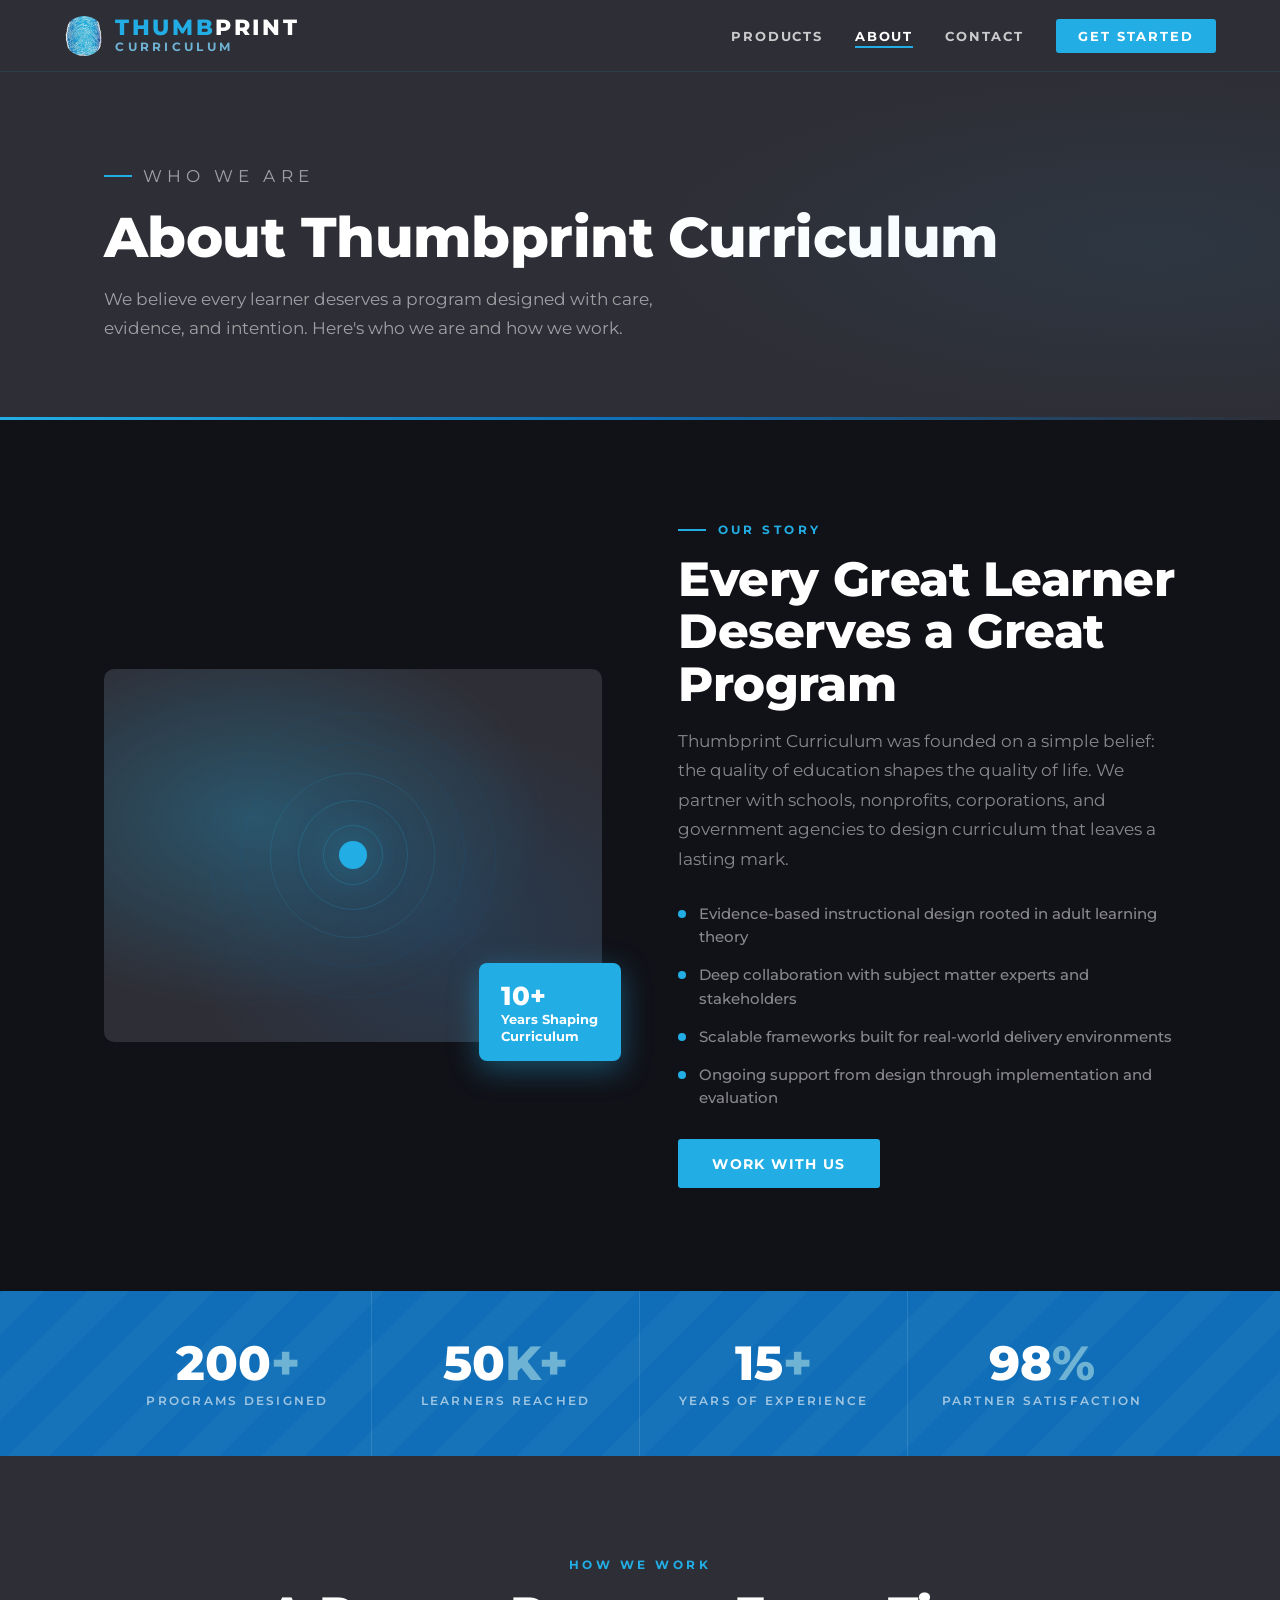
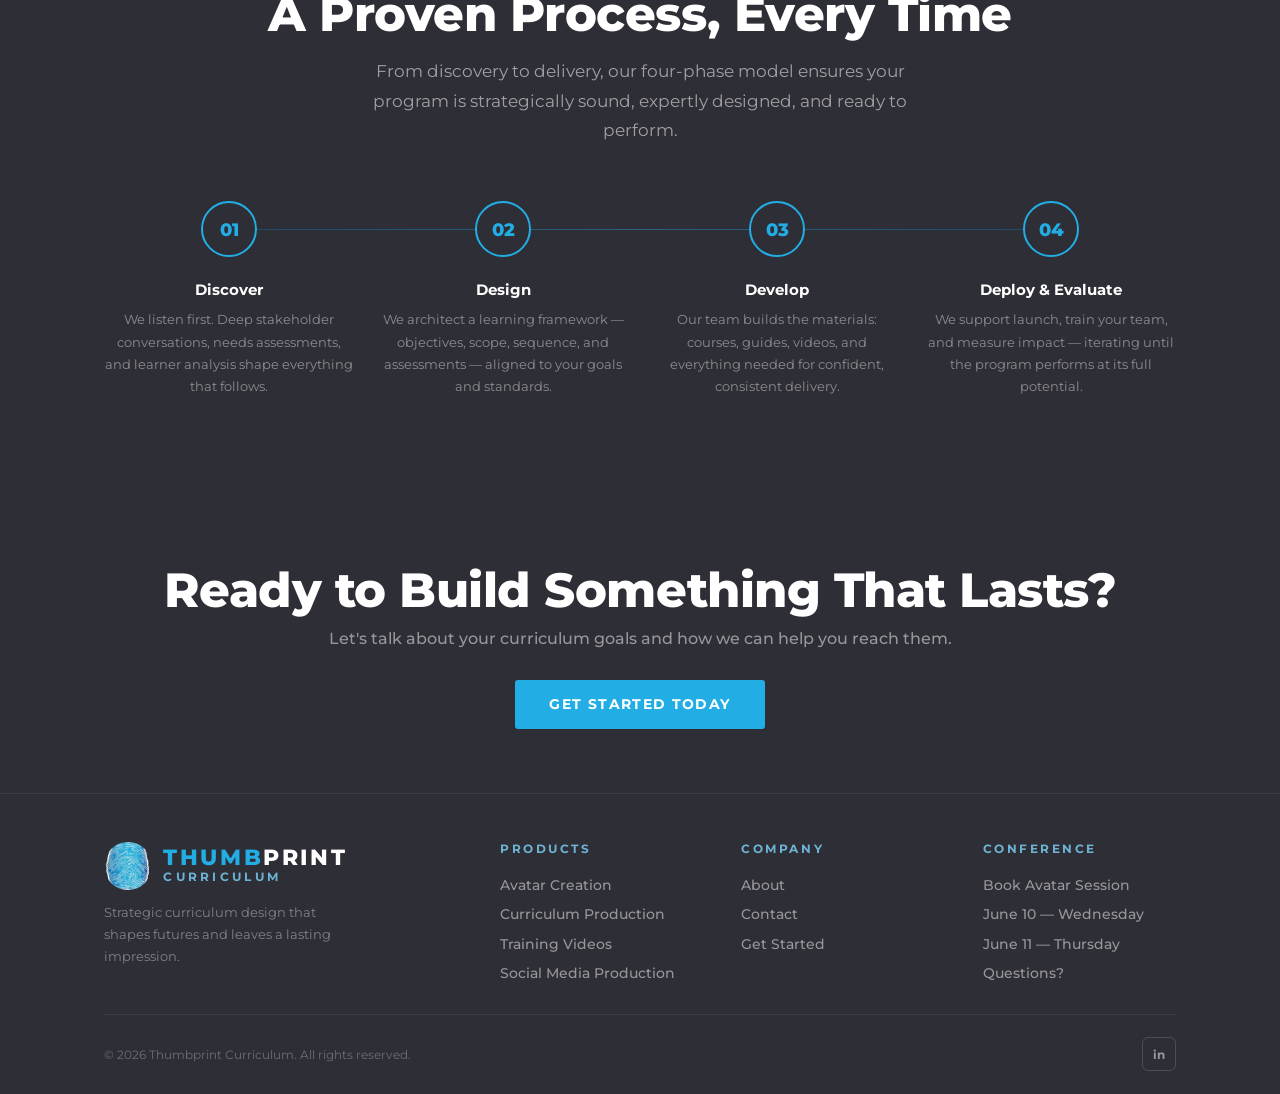
==== commit e70926c4: "Use thumbprint color match image as logo with circular crop to hide Gemini star" ====
--- a/about.html
+++ b/about.html
@@ -42,7 +42,7 @@
 <nav>
   <div class="nav-inner">
     <a href="index.html" class="nav-logo">
-      <div class="nav-logo-img-crop" aria-hidden="true"><img src="fingerprint-logo.png" alt="" /></div>
+      <div class="nav-logo-img-crop" aria-hidden="true"><img src="thumbprint color match.png" alt="" /></div>
       <div class="nav-logo-wrap">
         <span><span class="thumb">THUMB</span><span class="print">PRINT</span></span>
         <span class="nav-sub">Curriculum</span>
@@ -237,7 +237,7 @@
     <div class="footer-inner">
       <div>
         <a href="index.html" class="nav-logo">
-          <div class="nav-logo-img-crop footer-sz" aria-hidden="true"><img src="fingerprint-logo.png" alt="" /></div>
+          <div class="nav-logo-img-crop footer-sz" aria-hidden="true"><img src="thumbprint color match.png" alt="" /></div>
           <div class="nav-logo-wrap">
             <span><span class="thumb">THUMB</span><span class="print">PRINT</span></span>
             <span class="nav-sub">Curriculum</span>
@@ -284,3 +284,4 @@
 <script src="nav.js"></script>
 </body>
 </html>
+
--- a/style.css
+++ b/style.css
@@ -26,8 +26,35 @@
   height: var(--nav-h); background: var(--dark);
   display: flex; align-items: center;
   padding: 0 clamp(1.5rem,5vw,4rem);
-  border-bottom: 2px solid rgba(34,174,228,.18);
-}
+  border-bottom: 1px solid rgba(34,174,228,.12);
+  overflow: hidden;
+}
+/* LED laser scan along nav bottom edge */
+nav::after {
+  content: '';
+  position: absolute;
+  bottom: 0;
+  left: -45%;
+  width: 45%;
+  height: 2px;
+  background: linear-gradient(90deg,
+    transparent 0%,
+    rgba(34,174,228,.2) 20%,
+    rgba(34,174,228,.9) 45%,
+    #22AEE4 50%,
+    rgba(34,174,228,.9) 55%,
+    rgba(34,174,228,.2) 80%,
+    transparent 100%
+  );
+  filter: drop-shadow(0 0 4px #22AEE4) drop-shadow(0 0 10px rgba(34,174,228,.7));
+  animation: navLaser 12s linear infinite;
+  pointer-events: none;
+}
+@keyframes navLaser {
+  0%   { left: -45%; }
+  100% { left: 105%; }
+}
+
 .nav-inner { width:100%; max-width:var(--max-w); margin:0 auto; display:flex; align-items:center; justify-content:space-between; }
 .nav-logo { font-size:clamp(1.1rem,2vw,1.35rem); font-weight:800; letter-spacing:.12em; text-transform:uppercase; line-height:1; text-decoration:none; display:flex; align-items:center; gap:.7rem; }
 .nav-logo .thumb { color:var(--blue-bright); }
@@ -35,11 +62,13 @@
 .nav-sub { display:block; font-size:.55em; font-weight:700; letter-spacing:.28em; color:var(--blue-light); margin-top:.25em; }
 .nav-logo-wrap { display:flex; flex-direction:column; }
 
-/* Thumbprint logo — transparent PNG, no clipping needed */
+/* Thumbprint logo — circular crop hides Gemini star in corners */
 .nav-logo-img-crop {
   width: 40px;
   height: 40px;
   flex-shrink: 0;
+  border-radius: 50%;
+  overflow: hidden;
   display: flex;
   align-items: center;
   justify-content: center;
@@ -47,7 +76,7 @@
 .nav-logo-img-crop img {
   width: 100%;
   height: 100%;
-  object-fit: contain;
+  object-fit: cover;
   display: block;
 }
 .nav-logo-img-crop.footer-sz {
@@ -89,8 +118,72 @@
 .btn-dark { background:var(--dark); color:var(--white); border-color:rgba(255,255,255,.2); }
 .btn-dark:hover { border-color:var(--blue-bright); color:var(--blue-bright); transform:translateY(-2px); }
 
+/* ── MAGNACON HIGHLIGHT BANNER ── */
+.magnacon-highlight {
+  background: linear-gradient(135deg, #00a87e 0%, #007a5e 60%, #005a45 100%);
+  padding-top: var(--nav-h);
+  position: relative;
+  overflow: hidden;
+}
+.magnacon-highlight::before {
+  content: '';
+  position: absolute;
+  inset: 0;
+  background: repeating-linear-gradient(-45deg, transparent, transparent 18px, rgba(255,255,255,.04) 18px, rgba(255,255,255,.04) 36px);
+}
+.magnacon-inner {
+  position: relative;
+  display: flex;
+  align-items: center;
+  gap: 1.2rem;
+  padding: 1.1rem 0;
+  flex-wrap: wrap;
+}
+.magnacon-badge {
+  background: rgba(255,255,255,.2);
+  border: 1px solid rgba(255,255,255,.35);
+  color: var(--white);
+  font-size: .65rem;
+  font-weight: 800;
+  letter-spacing: .18em;
+  text-transform: uppercase;
+  padding: .3rem .75rem;
+  border-radius: 20px;
+  white-space: nowrap;
+  flex-shrink: 0;
+}
+.magnacon-content { flex: 1; min-width: 0; }
+.magnacon-title {
+  font-size: .95rem;
+  font-weight: 700;
+  color: var(--white);
+  line-height: 1.3;
+}
+.magnacon-sub {
+  font-size: .78rem;
+  font-weight: 400;
+  color: rgba(255,255,255,.75);
+  margin-top: .15rem;
+  line-height: 1.4;
+}
+.magnacon-cta {
+  background: var(--white);
+  color: #007a5e;
+  font-family: var(--font);
+  font-size: .78rem;
+  font-weight: 800;
+  letter-spacing: .06em;
+  padding: .6rem 1.3rem;
+  border-radius: 4px;
+  text-decoration: none;
+  white-space: nowrap;
+  flex-shrink: 0;
+  transition: background .2s, transform .15s;
+}
+.magnacon-cta:hover { background: rgba(255,255,255,.88); transform: translateY(-1px); }
+
 /* ── HERO (home) ── */
-.hero { min-height:100vh; background:var(--black); display:grid; place-items:center; position:relative; overflow:hidden; }
+.hero { min-height:100vh; background:var(--black); display:grid; place-items:center; position:relative; overflow:hidden; padding-top:0; }
 .hero-rings { position:absolute; inset:0; pointer-events:none; }
 .hero-rings span { position:absolute; border-radius:50%; border:1px solid rgba(34,174,228,.07); transform:translate(-50%,-50%); left:75%; top:50%; animation:pulse 8s ease-in-out infinite; }
 .hero-rings span:nth-child(1){width:180px;height:180px;animation-delay:0s}
@@ -112,15 +205,122 @@
 .hero-sub { font-size:clamp(.95rem,1.4vw,1.1rem); font-weight:400; color:rgba(255,255,255,.6); line-height:1.75; max-width:480px; margin-bottom:2.4rem; }
 .hero-actions { display:flex; gap:1rem; flex-wrap:wrap; }
 .hero-visual { animation:fadeUp .8s .55s both ease-out; display:flex; justify-content:center; align-items:center; }
-.hero-card { background:rgba(255,255,255,.04); border:1px solid rgba(34,174,228,.2); border-radius:12px; padding:2.5rem 2rem; width:100%; max-width:380px; backdrop-filter:blur(8px); }
-.hero-card-label { font-size:.7rem; font-weight:700; letter-spacing:.25em; text-transform:uppercase; color:var(--blue-bright); margin-bottom:1.6rem; }
-.hero-stat-row { display:flex; flex-direction:column; gap:1.2rem; }
-.hero-stat { display:flex; align-items:center; gap:1rem; }
-.hero-stat-bar-wrap { flex:1; height:4px; background:rgba(255,255,255,.08); border-radius:2px; overflow:hidden; }
-.hero-stat-bar { height:100%; border-radius:2px; background:linear-gradient(90deg,var(--blue-dark),var(--blue-bright)); animation:growBar 1.2s 1s both ease-out; transform-origin:left; }
-@keyframes growBar { from{transform:scaleX(0)} to{transform:scaleX(1)} }
-.hero-stat-label { font-size:.75rem; font-weight:600; color:rgba(255,255,255,.55); width:130px; flex-shrink:0; }
-.hero-stat-val { font-size:.9rem; font-weight:800; color:var(--white); width:48px; text-align:right; flex-shrink:0; }
+
+/* Bold stats card */
+.hero-bold-stats {
+  background: rgba(255,255,255,.04);
+  border: 1px solid rgba(34,174,228,.15);
+  border-radius: 16px;
+  padding: 2.5rem 2rem;
+  width: 100%;
+  max-width: 380px;
+  backdrop-filter: blur(8px);
+  display: flex;
+  flex-direction: column;
+  gap: 0;
+}
+.hero-bold-stat {
+  display: flex;
+  flex-direction: column;
+  align-items: center;
+  padding: 1.6rem 1rem;
+  text-align: center;
+  animation: fadeUp .8s both ease-out;
+}
+.hero-bold-stat:nth-child(1) { animation-delay: .5s; }
+.hero-bold-stat:nth-child(3) { animation-delay: .7s; }
+.hero-bold-stat:nth-child(5) { animation-delay: .9s; }
+.hero-bold-num {
+  font-size: clamp(3rem,6vw,4rem);
+  font-weight: 800;
+  color: var(--white);
+  line-height: 1;
+  letter-spacing: -.03em;
+}
+.hero-bold-sup {
+  font-size: .55em;
+  font-weight: 800;
+  color: var(--blue-bright);
+  vertical-align: super;
+  letter-spacing: 0;
+}
+.hero-bold-label {
+  font-size: .72rem;
+  font-weight: 600;
+  letter-spacing: .18em;
+  text-transform: uppercase;
+  color: rgba(255,255,255,.45);
+  margin-top: .4rem;
+}
+.hero-bold-divider {
+  height: 1px;
+  background: rgba(255,255,255,.07);
+  margin: 0 1.5rem;
+}
+
+/* Client logo scroller */
+.client-scroller {
+  background: var(--white);
+  padding: 2rem 0;
+  overflow: hidden;
+  border-top: 1px solid rgba(15,110,183,.08);
+  border-bottom: 1px solid rgba(15,110,183,.08);
+}
+.client-scroller-label {
+  text-align: center;
+  font-size: .68rem;
+  font-weight: 700;
+  letter-spacing: .3em;
+  text-transform: uppercase;
+  color: rgba(89,86,95,.4);
+  margin-bottom: 1.2rem;
+}
+.client-track-wrap {
+  overflow: hidden;
+  position: relative;
+  mask-image: linear-gradient(90deg, transparent 0%, black 8%, black 92%, transparent 100%);
+  -webkit-mask-image: linear-gradient(90deg, transparent 0%, black 8%, black 92%, transparent 100%);
+}
+.client-track {
+  display: flex;
+  gap: 1.5rem;
+  align-items: center;
+  animation: scrollClients 25s linear infinite;
+  width: max-content;
+}
+.client-track:hover { animation-play-state: paused; }
+@keyframes scrollClients {
+  0% { transform: translateX(0); }
+  100% { transform: translateX(-50%); }
+}
+.client-logo {
+  flex-shrink: 0;
+  width: 140px;
+  height: 56px;
+  border-radius: 8px;
+  border: 1.5px dashed rgba(89,86,95,.2);
+  background: rgba(89,86,95,.04);
+  display: flex;
+  align-items: center;
+  justify-content: center;
+}
+.client-logo span {
+  font-size: .65rem;
+  font-weight: 700;
+  letter-spacing: .2em;
+  text-transform: uppercase;
+  color: rgba(89,86,95,.3);
+}
+/* When real logos are added, replace .client-logo span with img */
+.client-logo img {
+  max-width: 110px;
+  max-height: 40px;
+  object-fit: contain;
+  filter: grayscale(1);
+  opacity: .6;
+  transition: opacity .2s, filter .2s;
+}
+.client-logo:hover img { opacity: 1; filter: grayscale(0); }
 
 /* ── SOCIAL CAROUSEL ── */
 .social-section { background:var(--dark); padding:clamp(3rem,6vw,5rem) 0; overflow:hidden; }
@@ -548,7 +748,7 @@
 .day-tab-date { font-size:1.1rem; font-weight:800; color:var(--white); }
 .day-tab-label { font-size:.72rem; color:rgba(255,255,255,.4); margin-top:.2rem; }
 .day-tab.active .day-tab-label { color:rgba(0,200,150,.7); }
-.slots-label { font-size:.72rem; font-weight:700; letter-spacing:.2em; text-transform:uppercase; color:rgba(255,255,255,.4); margin-bottom:.8rem; text-align:center; }
+.slots-label { font-size:.72rem; font-weight:700; letter-spacing:.2em; text-transform:uppercase; color:rgba(255,255,255,.4); margin-bottom:.8rem; }
 .slots-grid { display:grid; grid-template-columns:repeat(auto-fill,minmax(100px,1fr)); gap:.6rem; margin-bottom:1.5rem; }
 .slot { background:rgba(255,255,255,.04); border:1.5px solid rgba(255,255,255,.1); border-radius:8px; padding:.55rem .5rem; text-align:center; cursor:pointer; font-size:.8rem; font-weight:700; color:rgba(255,255,255,.6); transition:all .2s; }
 .slot:hover { border-color:var(--blue-bright); color:var(--white); background:rgba(34,174,228,.08); }
@@ -670,6 +870,59 @@
 .includes-list { list-style:none;display:flex;flex-direction:column;gap:.75rem; }
 .includes-list li { display:flex;align-items:flex-start;gap:.75rem;font-size:.92rem;font-weight:500;color:var(--dark);line-height:1.55; }
 .includes-list li .check { width:20px;height:20px;border-radius:50%;display:flex;align-items:center;justify-content:center;flex-shrink:0;font-size:.65rem;font-weight:800;margin-top:.05rem; }
+
+/* Stripe CTA */
+.stripe-cta {
+  display: none;
+  margin-top: 1.4rem;
+}
+.stripe-cta.visible { display: block; }
+.stripe-cta-btn {
+  display: flex;
+  align-items: center;
+  justify-content: center;
+  gap: .6rem;
+  width: 100%;
+  padding: 1rem;
+  font-family: var(--font);
+  font-size: .95rem;
+  font-weight: 700;
+  letter-spacing: .06em;
+  color: var(--white);
+  background: #635bff;
+  border: none;
+  border-radius: 8px;
+  text-decoration: none;
+  cursor: pointer;
+  transition: background .2s, transform .15s, box-shadow .2s;
+}
+.stripe-cta-btn:hover {
+  background: #4f46e5;
+  transform: translateY(-2px);
+  box-shadow: 0 8px 24px rgba(99,91,255,.35);
+}
+.stripe-cta-url {
+  margin-top: .75rem;
+  font-size: .72rem;
+  color: var(--gray);
+  text-align: center;
+  word-break: break-all;
+  line-height: 1.5;
+}
+.stripe-cta-url a {
+  color: #635bff;
+  text-decoration: none;
+}
+.stripe-cta-url a:hover { text-decoration: underline; }
+.stripe-cta-note {
+  display: flex;
+  align-items: center;
+  justify-content: center;
+  gap: .4rem;
+  margin-top: .6rem;
+  font-size: .72rem;
+  color: var(--gray);
+}
 
 .checkout-success { display:none;text-align:center;padding:2.5rem 1.5rem; }
 .checkout-success-icon { font-size:3rem;margin-bottom:1rem; }
@@ -696,12 +949,134 @@
   .booking-form-grid { grid-template-columns:1fr; }
   .form-grid { grid-template-columns:1fr; }
 }
+/* ── HAMBURGER & MOBILE NAV ── */
+.nav-hamburger {
+  display: none;
+  flex-direction: column;
+  justify-content: center;
+  gap: 5px;
+  background: none;
+  border: none;
+  cursor: pointer;
+  padding: 6px 4px;
+  margin-left: .5rem;
+  flex-shrink: 0;
+}
+.nav-hamburger span {
+  display: block;
+  width: 22px;
+  height: 2px;
+  background: rgba(255,255,255,.7);
+  border-radius: 2px;
+  transition: transform .22s ease, opacity .18s;
+}
+.nav-hamburger.open span:nth-child(1) { transform: rotate(45deg) translate(5px, 5px); }
+.nav-hamburger.open span:nth-child(2) { opacity: 0; width: 0; }
+.nav-hamburger.open span:nth-child(3) { transform: rotate(-45deg) translate(5px, -5px); }
+
+.nav-mobile-menu {
+  display: none;
+  position: fixed;
+  top: var(--nav-h);
+  left: 0; right: 0;
+  background: #1e1e26;
+  border-top: 1px solid rgba(255,255,255,.07);
+  z-index: 199;
+  max-height: 0;
+  overflow: hidden;
+  transition: max-height .3s cubic-bezier(.4,0,.2,1);
+}
+.nav-mobile-menu.open { max-height: 360px; }
+.nav-mobile-menu a {
+  display: flex;
+  align-items: center;
+  padding: 1rem clamp(1.5rem,5vw,2rem);
+  color: rgba(255,255,255,.65);
+  text-decoration: none;
+  font-size: .85rem;
+  font-weight: 700;
+  letter-spacing: .12em;
+  text-transform: uppercase;
+  border-bottom: 1px solid rgba(255,255,255,.05);
+  transition: background .15s, color .15s;
+}
+.nav-mobile-menu a:last-child { border-bottom: none; }
+.nav-mobile-menu a:hover,
+.nav-mobile-menu a.active { background: rgba(255,255,255,.05); color: #fff; }
+.nav-mobile-menu .nav-mobile-cta {
+  background: var(--blue-bright);
+  color: var(--white) !important;
+  margin: .6rem 1rem 1rem;
+  padding: .9rem 1rem;
+  border-radius: 6px;
+  border-bottom: none !important;
+  justify-content: center;
+  letter-spacing: .08em;
+  font-size: .82rem;
+}
+.nav-mobile-menu .nav-mobile-cta:hover {
+  background: var(--blue-dark) !important;
+  color: var(--white) !important;
+}
+
 @media(max-width:600px){
-  .nav-links { gap:1rem; }
-  .nav-links li.hide-sm { display:none; }
+  /* Nav */
+  .nav-links { display: none; }
+  .nav-hamburger { display: flex; }
+  .nav-mobile-menu { display: block; }
+  .nav-logo { font-size:1rem; }
+  .nav-sub { letter-spacing:.18em; }
+
+  /* MagnaCon banner */
+  .magnacon-inner { gap:.8rem; }
+  .magnacon-title { font-size:.85rem; }
+  .magnacon-cta { width:100%; text-align:center; }
+
+  /* Hero — remove forced full-screen height on mobile */
+  .hero { min-height: unset; padding: 3.5rem 0 3rem; }
+  .hero-h1 { font-size:2rem; }
+  .hero-sub { font-size:.9rem; }
+  .hero-actions { flex-direction:column; }
+  .hero-actions .btn { width:100%; justify-content:center; }
+
+  /* Carousel cards */
+  .post-card { width: min(88vw, 340px); }
+
+  /* Stats */
   .stats-grid { grid-template-columns:1fr 1fr; }
+
+  /* Process */
   .process-steps { grid-template-columns:1fr; }
-  .footer-inner { grid-template-columns:1fr; gap:2rem; }
+
+  /* Products accordion */
+  .accordion-wrap { padding:0 .75rem; }
+  .accordion-trigger { padding:1.1rem 1rem; }
+  .accordion-inner { padding:0 1rem 1.4rem; }
+  .pkg-row { flex-direction:column; }
+  .pkg-chip { min-width:unset; }
+
+  /* Checkout pages */
+  .pay-row { grid-template-columns:1fr 1fr; }
+
+  /* Get Started slots */
   .slots-grid { grid-template-columns:repeat(3,1fr); }
+  .booking-form-grid { grid-template-columns:1fr; }
+  .day-tabs { flex-direction:column; }
+
+  /* Footer — compact on mobile */
+  .footer-inner { grid-template-columns:1fr 1fr; gap:1.4rem; }
+  .footer-inner > div:first-child { grid-column: 1 / -1; }
+  .footer-tagline { display: none; }
+  .footer-col-title { margin-bottom: .6rem; font-size: .65rem; }
+  .footer-links { gap: .4rem; }
+  .footer-links a, .footer-links li { font-size: .78rem; }
+  .footer-bottom { flex-direction:row; align-items:center; justify-content:space-between; padding: 1rem 0; }
+  .footer-copy { font-size: .68rem; }
+
+  /* Page hero */
+  .page-hero h1 { font-size:1.8rem; }
   .products-grid { grid-template-columns:1fr; }
-}
+
+  /* Team */
+  .team-grid { grid-template-columns:1fr 1fr; }
+}
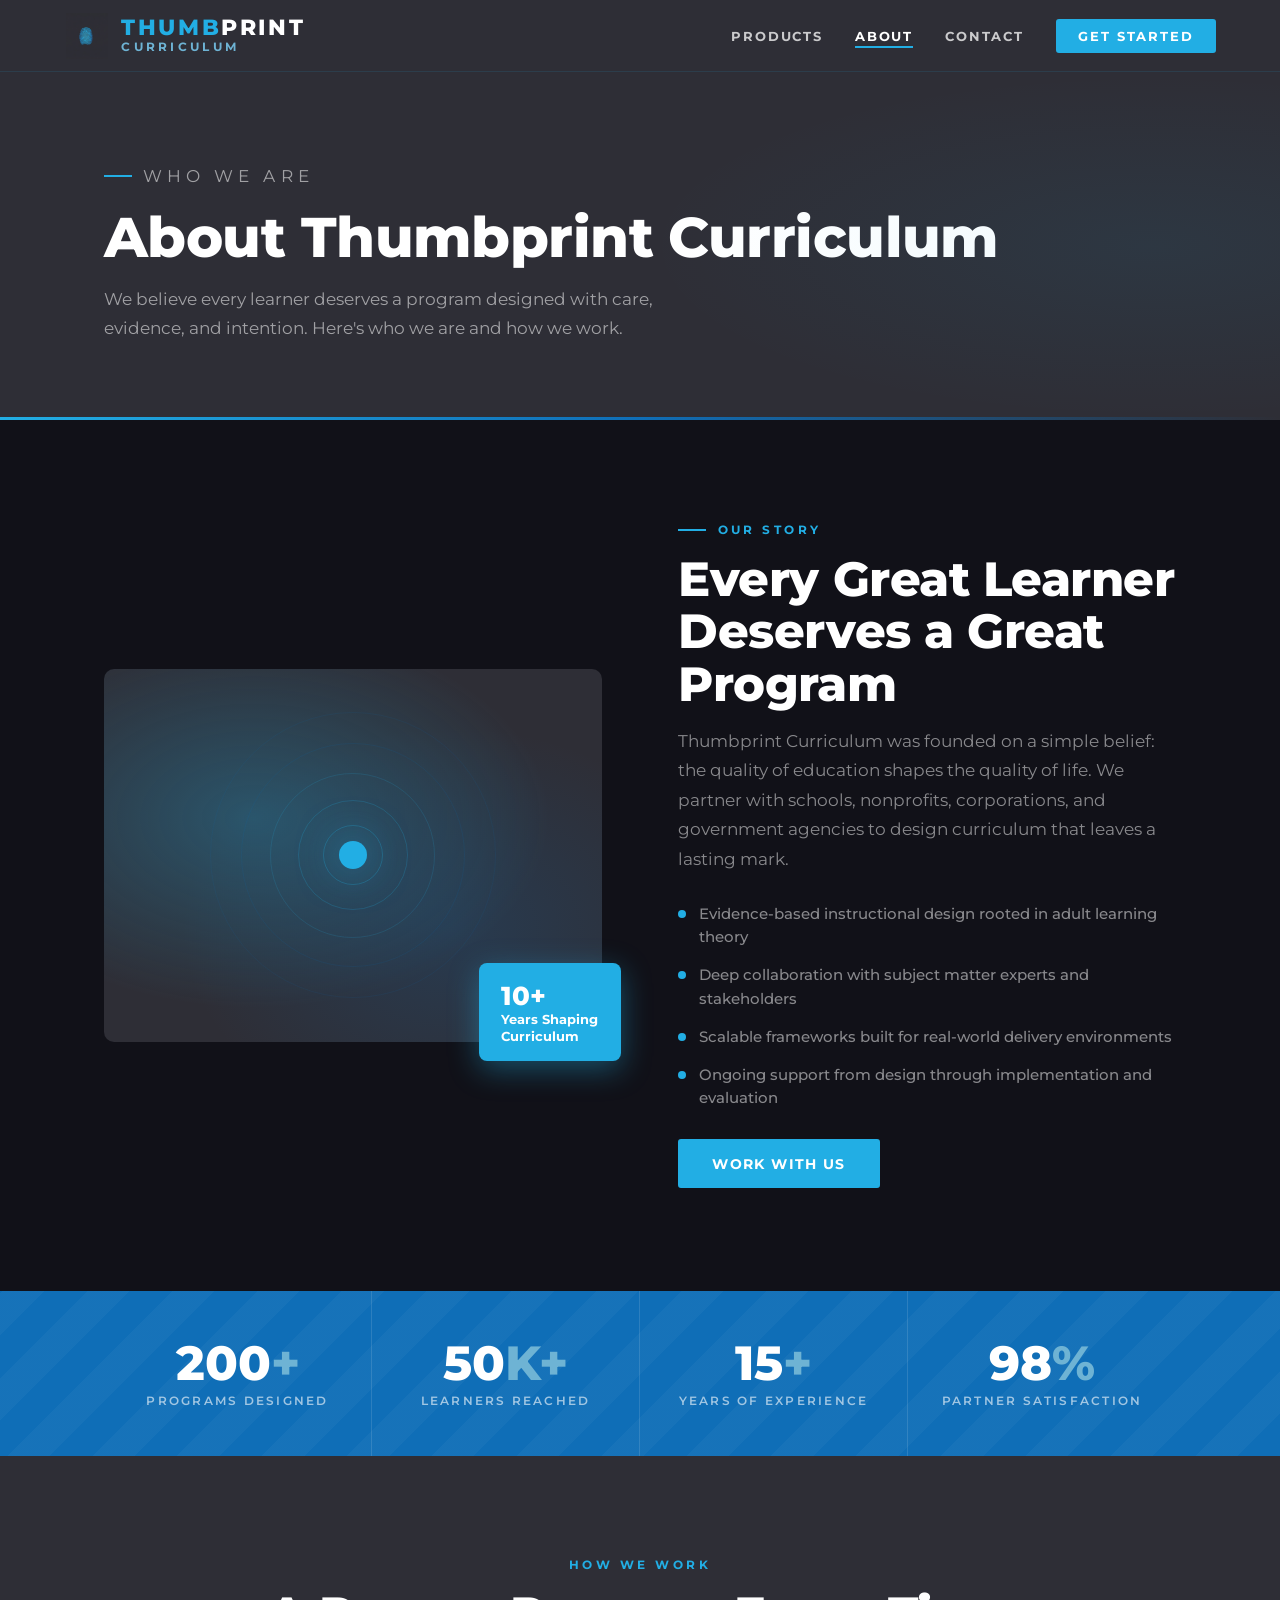
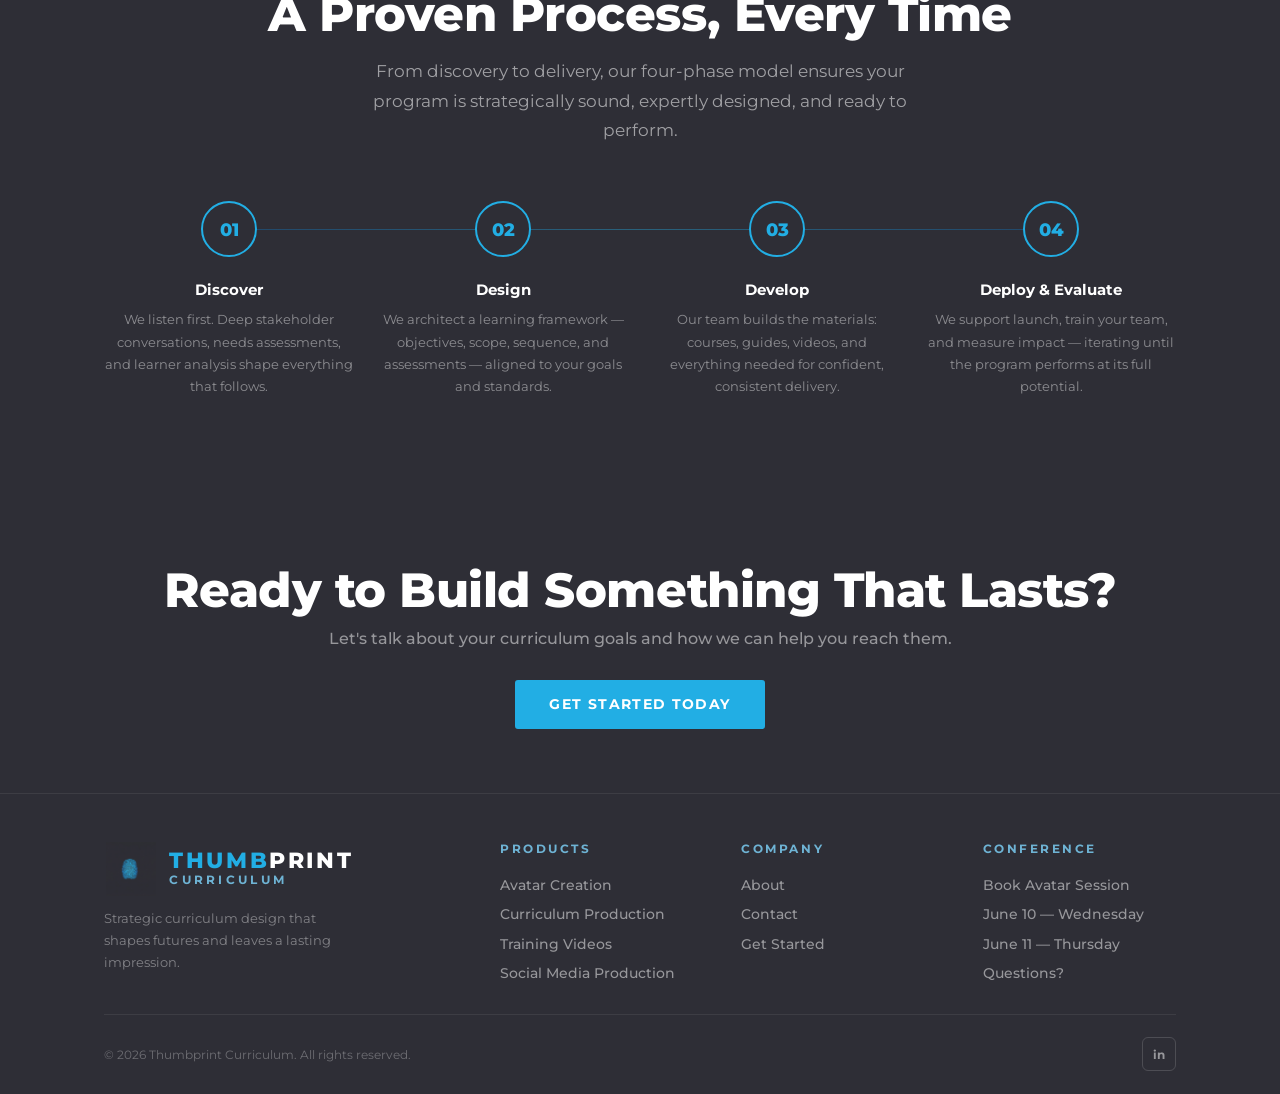
==== commit c4050112: "Switch to final logo tp, remove clip-path, fix step 3 to side-by-side buttons" ====
--- a/about.html
+++ b/about.html
@@ -42,7 +42,7 @@
 <nav>
   <div class="nav-inner">
     <a href="index.html" class="nav-logo">
-      <div class="nav-logo-img-crop" aria-hidden="true"><img src="thumbprint color match.png" alt="" /></div>
+      <div class="nav-logo-img-crop" aria-hidden="true"><img src="final logo tp.png" alt="" /></div>
       <div class="nav-logo-wrap">
         <span><span class="thumb">THUMB</span><span class="print">PRINT</span></span>
         <span class="nav-sub">Curriculum</span>
@@ -237,7 +237,7 @@
     <div class="footer-inner">
       <div>
         <a href="index.html" class="nav-logo">
-          <div class="nav-logo-img-crop footer-sz" aria-hidden="true"><img src="thumbprint color match.png" alt="" /></div>
+          <div class="nav-logo-img-crop footer-sz" aria-hidden="true"><img src="final logo tp.png" alt="" /></div>
           <div class="nav-logo-wrap">
             <span><span class="thumb">THUMB</span><span class="print">PRINT</span></span>
             <span class="nav-sub">Curriculum</span>
@@ -285,3 +285,4 @@
 </body>
 </html>
 
+
--- a/style.css
+++ b/style.css
@@ -62,13 +62,11 @@
 .nav-sub { display:block; font-size:.55em; font-weight:700; letter-spacing:.28em; color:var(--blue-light); margin-top:.25em; }
 .nav-logo-wrap { display:flex; flex-direction:column; }
 
-/* Thumbprint logo — circular crop hides Gemini star in corners */
+/* Thumbprint logo — dark bg of image blends with nav/footer dark background */
 .nav-logo-img-crop {
-  width: 40px;
-  height: 40px;
+  width: 46px;
+  height: 46px;
   flex-shrink: 0;
-  border-radius: 50%;
-  overflow: hidden;
   display: flex;
   align-items: center;
   justify-content: center;
@@ -76,12 +74,12 @@
 .nav-logo-img-crop img {
   width: 100%;
   height: 100%;
-  object-fit: cover;
+  object-fit: contain;
   display: block;
 }
 .nav-logo-img-crop.footer-sz {
-  width: 48px;
-  height: 48px;
+  width: 54px;
+  height: 54px;
 }
 .nav-links { display:flex; gap:2rem; list-style:none; align-items:center; }
 .nav-links a { color:rgba(255,255,255,.75); text-decoration:none; font-size:.82rem; font-weight:700; letter-spacing:.14em; text-transform:uppercase; transition:color .2s; position:relative; }
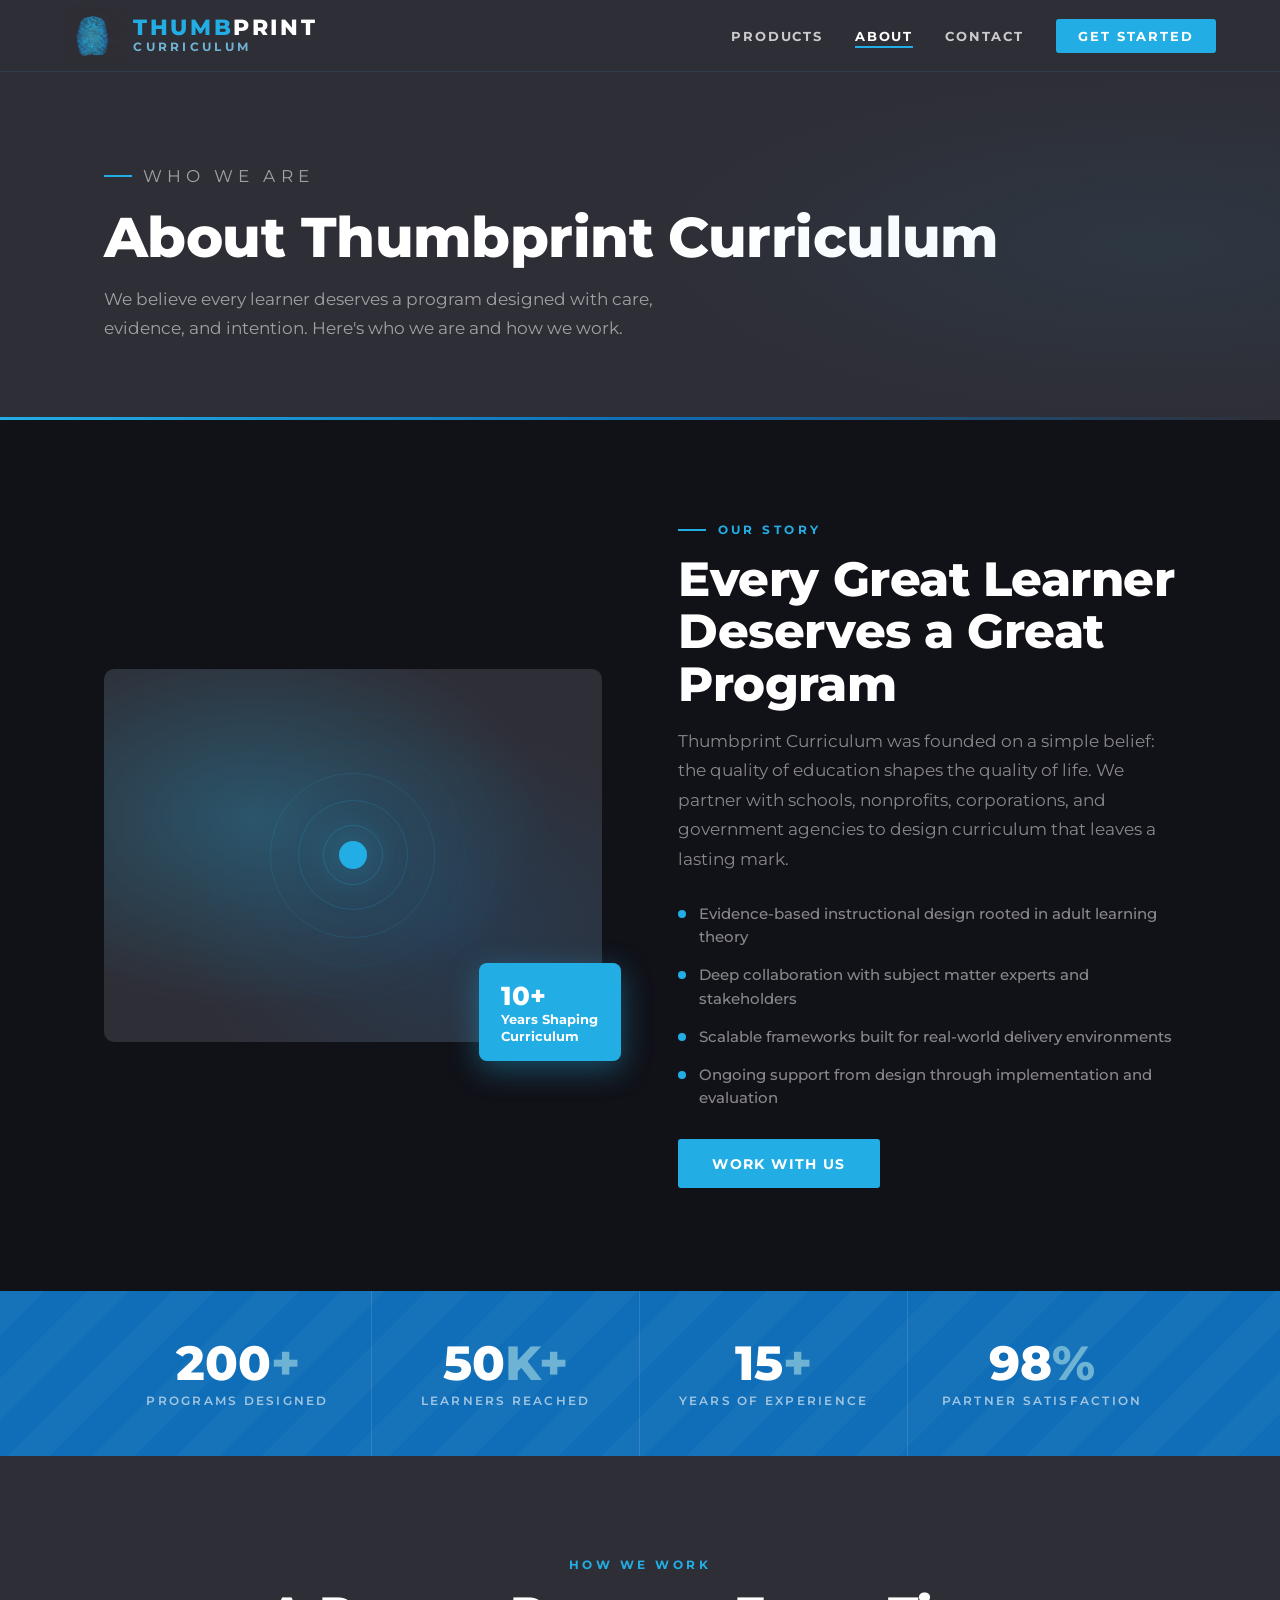
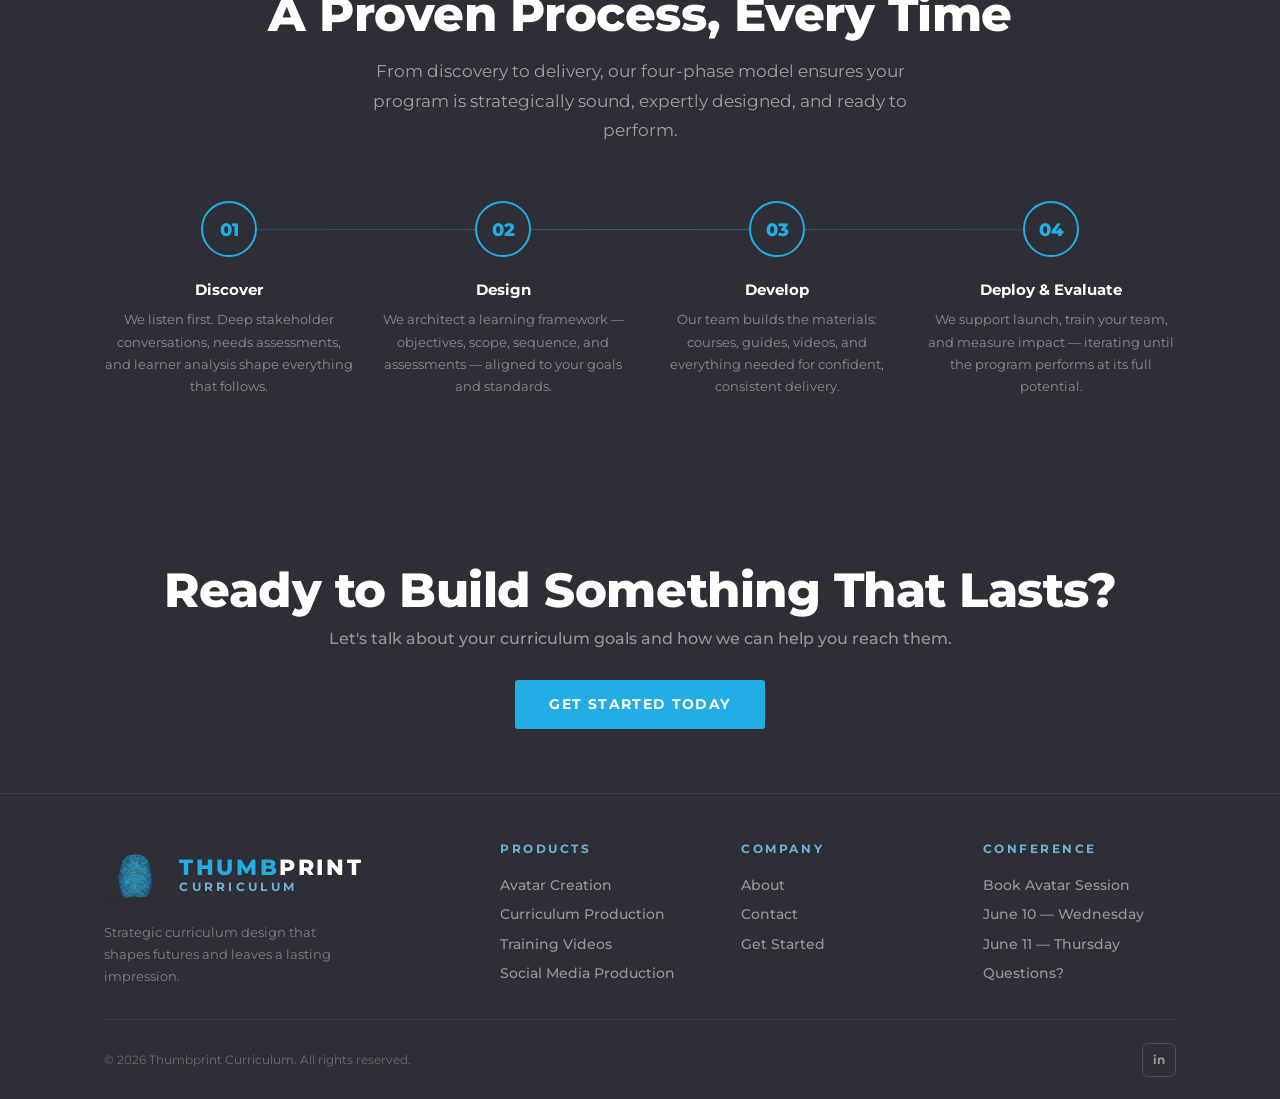
==== commit cd4aa118: "Remove .html from all internal links and JS redirects Co-Authored-By: Claude Sonnet 4.6 <noreply@ant" ====
--- a/about.html
+++ b/about.html
@@ -41,7 +41,7 @@
 
 <nav>
   <div class="nav-inner">
-    <a href="index.html" class="nav-logo">
+    <a href="/" class="nav-logo">
       <div class="nav-logo-img-crop" aria-hidden="true"><img src="final logo tp.png" alt="" /></div>
       <div class="nav-logo-wrap">
         <span><span class="thumb">THUMB</span><span class="print">PRINT</span></span>
@@ -49,10 +49,10 @@
       </div>
     </a>
     <ul class="nav-links">
-      <li class="hide-sm"><a href="products.html">Products</a></li>
-      <li class="hide-sm"><a href="about.html" class="active">About</a></li>
-      <li class="hide-sm"><a href="contact.html">Contact</a></li>
-      <li><a href="get-started.html" class="nav-cta">Get Started</a></li>
+      <li class="hide-sm"><a href="products">Products</a></li>
+      <li class="hide-sm"><a href="about" class="active">About</a></li>
+      <li class="hide-sm"><a href="contact">Contact</a></li>
+      <li><a href="get-started" class="nav-cta">Get Started</a></li>
     </ul>
   </div>
 </nav>
@@ -91,7 +91,7 @@
             <li>Scalable frameworks built for real-world delivery environments</li>
             <li>Ongoing support from design through implementation and evaluation</li>
           </ul>
-          <a href="get-started.html" class="btn btn-primary">Work With Us</a>
+          <a href="get-started" class="btn btn-primary">Work With Us</a>
         </div>
       </div>
     </div>
@@ -225,7 +225,7 @@
     <div class="container">
       <h2 class="section-h2" style="color:var(--white);margin-bottom:.75rem">Ready to Build Something That Lasts?</h2>
       <p style="color:rgba(255,255,255,.5);font-size:1rem;margin-bottom:2rem">Let's talk about your curriculum goals and how we can help you reach them.</p>
-      <a href="get-started.html" class="btn btn-primary">Get Started Today</a>
+      <a href="get-started" class="btn btn-primary">Get Started Today</a>
     </div>
   </section>
 
@@ -236,7 +236,7 @@
   <div class="container">
     <div class="footer-inner">
       <div>
-        <a href="index.html" class="nav-logo">
+        <a href="/" class="nav-logo">
           <div class="nav-logo-img-crop footer-sz" aria-hidden="true"><img src="final logo tp.png" alt="" /></div>
           <div class="nav-logo-wrap">
             <span><span class="thumb">THUMB</span><span class="print">PRINT</span></span>
@@ -248,27 +248,27 @@
       <div>
         <p class="footer-col-title">Products</p>
         <ul class="footer-links">
-          <li><a href="products.html">Avatar Creation</a></li>
-          <li><a href="products.html">Curriculum Production</a></li>
-          <li><a href="products.html">Training Videos</a></li>
-          <li><a href="products.html">Social Media Production</a></li>
+          <li><a href="products">Avatar Creation</a></li>
+          <li><a href="products">Curriculum Production</a></li>
+          <li><a href="products">Training Videos</a></li>
+          <li><a href="products">Social Media Production</a></li>
         </ul>
       </div>
       <div>
         <p class="footer-col-title">Company</p>
         <ul class="footer-links">
-          <li><a href="about.html">About</a></li>
-          <li><a href="contact.html">Contact</a></li>
-          <li><a href="get-started.html">Get Started</a></li>
+          <li><a href="about">About</a></li>
+          <li><a href="contact">Contact</a></li>
+          <li><a href="get-started">Get Started</a></li>
         </ul>
       </div>
       <div>
         <p class="footer-col-title">Conference</p>
         <ul class="footer-links">
-          <li><a href="get-started.html">Book Avatar Session</a></li>
-          <li><a href="get-started.html">June 10 — Wednesday</a></li>
-          <li><a href="get-started.html">June 11 — Thursday</a></li>
-          <li><a href="contact.html">Questions?</a></li>
+          <li><a href="get-started">Book Avatar Session</a></li>
+          <li><a href="get-started">June 10 — Wednesday</a></li>
+          <li><a href="get-started">June 11 — Thursday</a></li>
+          <li><a href="contact">Questions?</a></li>
         </ul>
       </div>
     </div>
--- a/style.css
+++ b/style.css
@@ -56,17 +56,18 @@
 }
 
 .nav-inner { width:100%; max-width:var(--max-w); margin:0 auto; display:flex; align-items:center; justify-content:space-between; }
-.nav-logo { font-size:clamp(1.1rem,2vw,1.35rem); font-weight:800; letter-spacing:.12em; text-transform:uppercase; line-height:1; text-decoration:none; display:flex; align-items:center; gap:.7rem; }
+.nav-logo { font-size:clamp(1.1rem,2vw,1.35rem); font-weight:800; letter-spacing:.12em; text-transform:uppercase; line-height:1; text-decoration:none; display:flex; align-items:center; gap:.45rem; }
 .nav-logo .thumb { color:var(--blue-bright); }
 .nav-logo .print { color:var(--white); }
 .nav-sub { display:block; font-size:.55em; font-weight:700; letter-spacing:.28em; color:var(--blue-light); margin-top:.25em; }
 .nav-logo-wrap { display:flex; flex-direction:column; }
 
-/* Thumbprint logo — dark bg of image blends with nav/footer dark background */
+/* Thumbprint logo — scale up to crop dark padding, show fingerprint prominently */
 .nav-logo-img-crop {
-  width: 46px;
-  height: 46px;
+  width: 62px;
+  height: 62px;
   flex-shrink: 0;
+  overflow: hidden;
   display: flex;
   align-items: center;
   justify-content: center;
@@ -75,11 +76,12 @@
   width: 100%;
   height: 100%;
   object-fit: contain;
+  transform: scale(1.7);
   display: block;
 }
 .nav-logo-img-crop.footer-sz {
-  width: 54px;
-  height: 54px;
+  width: 68px;
+  height: 68px;
 }
 .nav-links { display:flex; gap:2rem; list-style:none; align-items:center; }
 .nav-links a { color:rgba(255,255,255,.75); text-decoration:none; font-size:.82rem; font-weight:700; letter-spacing:.14em; text-transform:uppercase; transition:color .2s; position:relative; }
@@ -128,6 +130,11 @@
   position: absolute;
   inset: 0;
   background: repeating-linear-gradient(-45deg, transparent, transparent 18px, rgba(255,255,255,.04) 18px, rgba(255,255,255,.04) 36px);
+  animation: stripeScroll 6s linear infinite;
+}
+@keyframes stripeScroll {
+  from { background-position: 0 0; }
+  to   { background-position: 51px 51px; }
 }
 .magnacon-inner {
   position: relative;
@@ -151,6 +158,7 @@
   flex-shrink: 0;
 }
 .magnacon-content { flex: 1; min-width: 0; }
+
 .magnacon-title {
   font-size: .95rem;
   font-weight: 700;
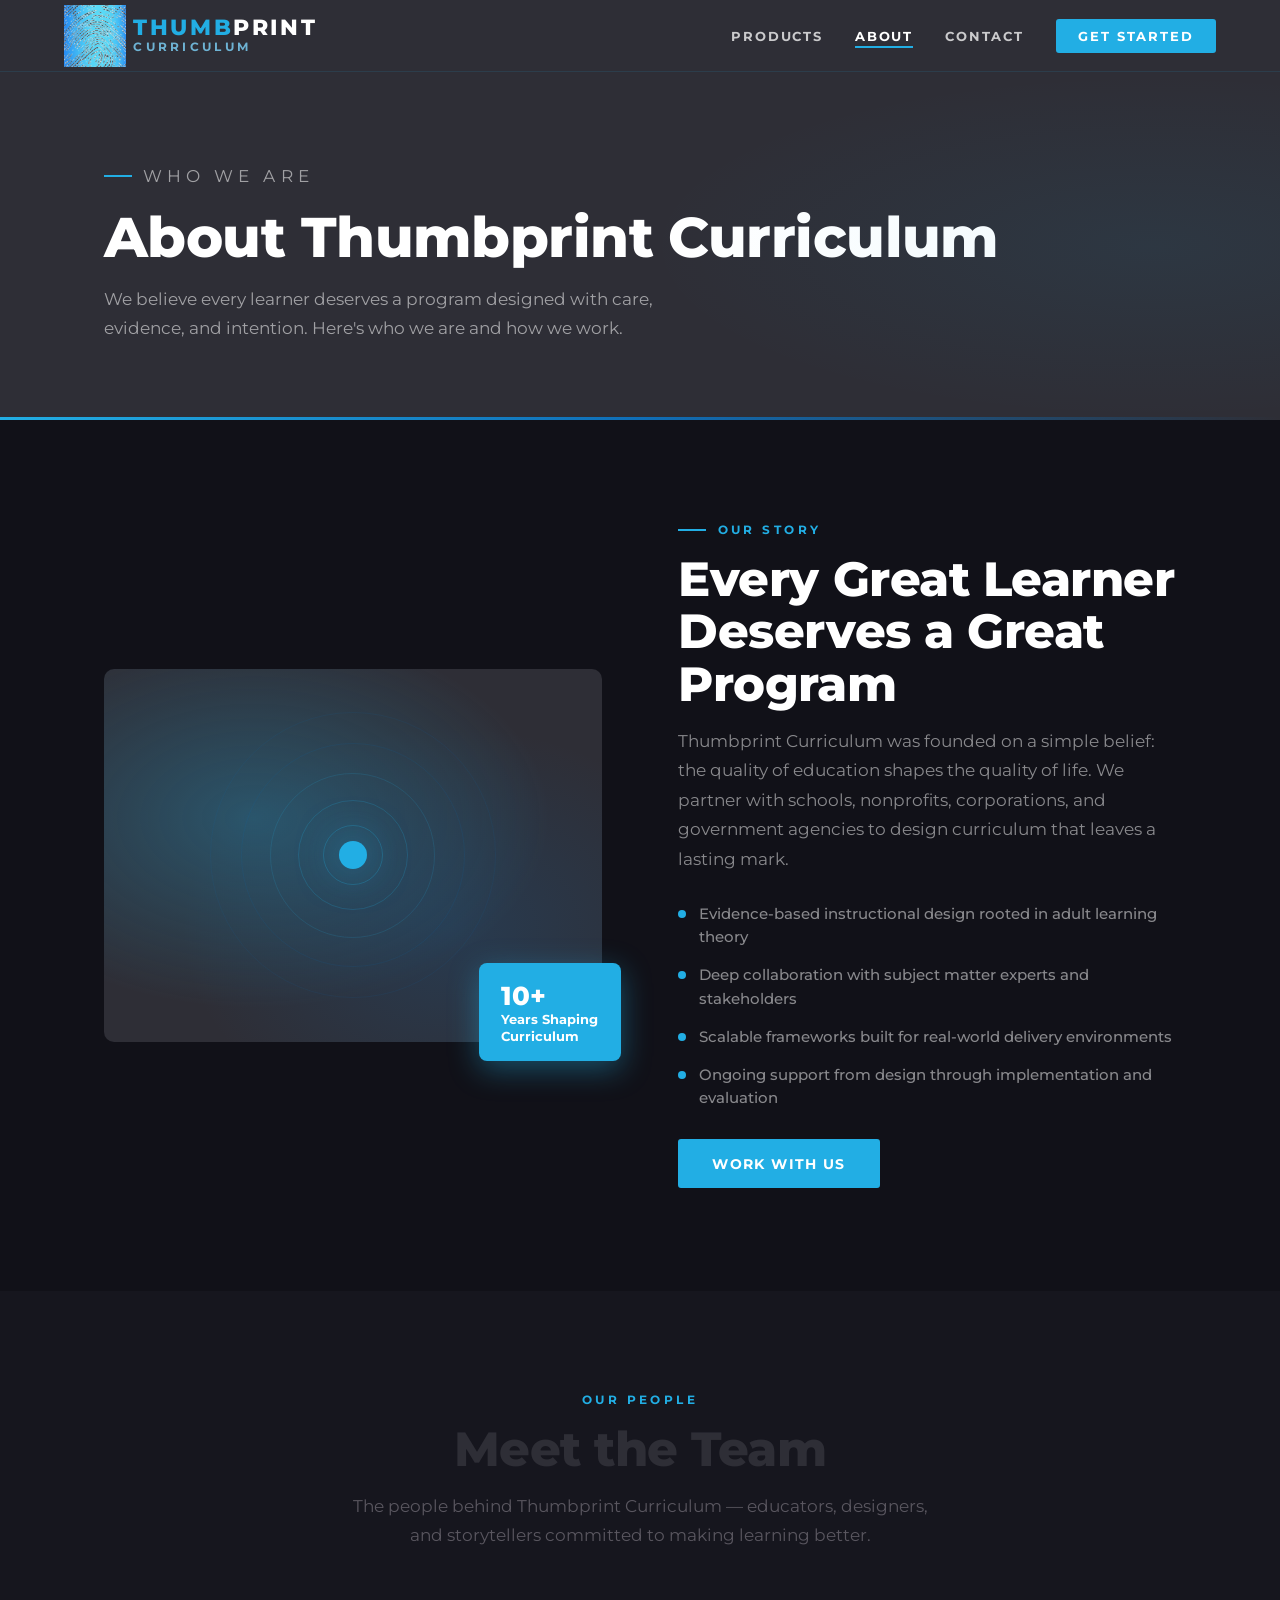
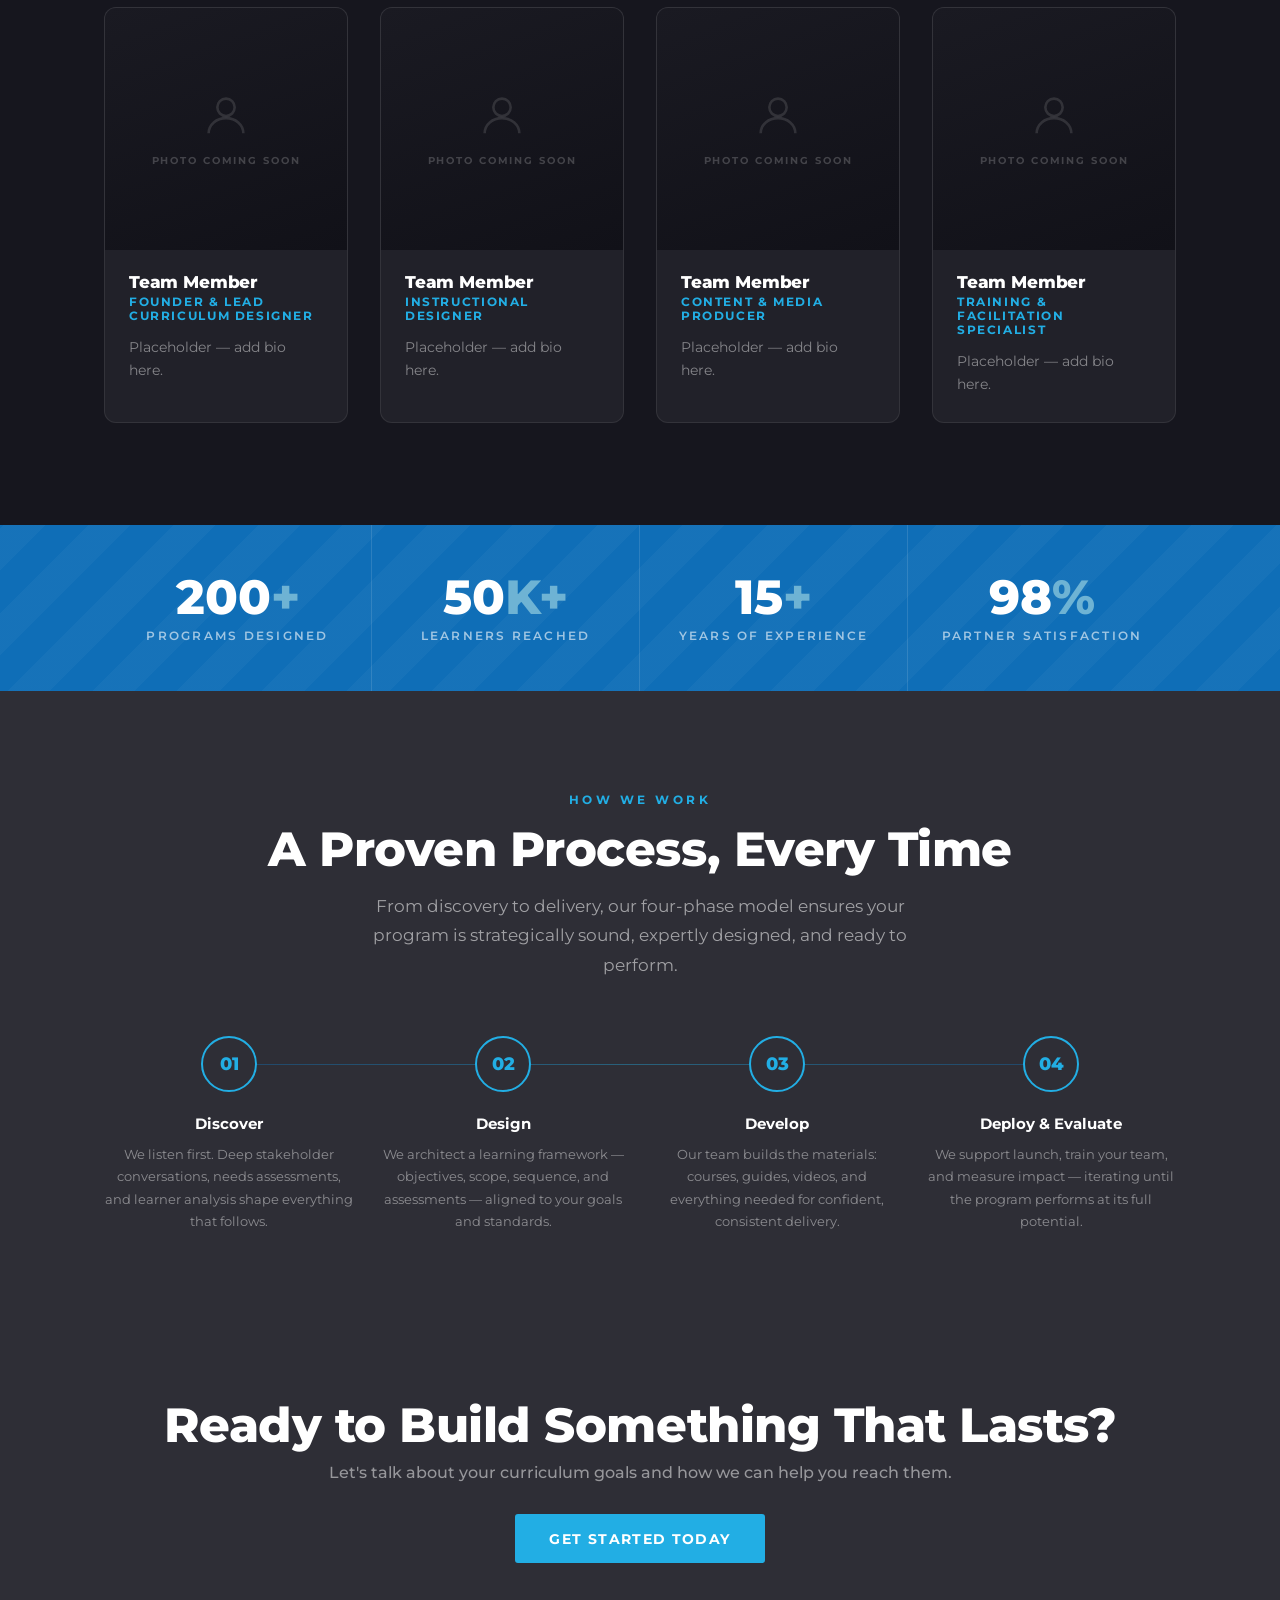
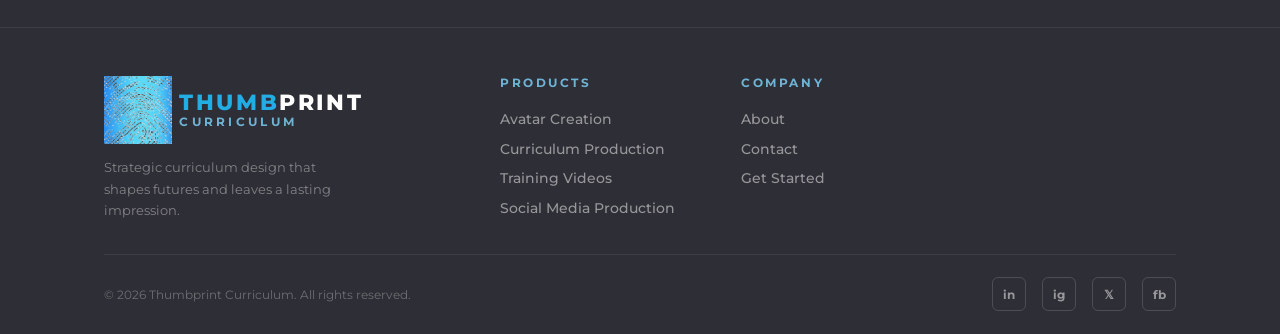
==== commit f9a74385: "Remove conference footer column from all pages" ====
--- a/about.html
+++ b/about.html
@@ -1,10 +1,10 @@
-﻿<!DOCTYPE html>
+<!DOCTYPE html>
 <html lang="en">
 <head>
   <meta charset="UTF-8" />
   <meta name="viewport" content="width=device-width, initial-scale=1.0" />
   <title>About — Thumbprint Curriculum</title>
-  <link rel="icon" type="image/png" href="fingerprint-logo.png" />
+  <link rel="icon" type="image/png" href="Gemini_Generated_Image_bbju21bbju21bbju.png" />
   <link rel="stylesheet" href="style.css" />
   <style>
     /* ── Dark theme override ── */
@@ -41,18 +41,18 @@
 
 <nav>
   <div class="nav-inner">
-    <a href="/" class="nav-logo">
-      <div class="nav-logo-img-crop" aria-hidden="true"><img src="final logo tp.png" alt="" /></div>
+    <a href="index.html" class="nav-logo">
+      <div class="nav-logo-img-crop" aria-hidden="true"><img src="Gemini_Generated_Image_bbju21bbju21bbju.png" alt="" /></div>
       <div class="nav-logo-wrap">
         <span><span class="thumb">THUMB</span><span class="print">PRINT</span></span>
         <span class="nav-sub">Curriculum</span>
       </div>
     </a>
     <ul class="nav-links">
-      <li class="hide-sm"><a href="products">Products</a></li>
-      <li class="hide-sm"><a href="about" class="active">About</a></li>
-      <li class="hide-sm"><a href="contact">Contact</a></li>
-      <li><a href="get-started" class="nav-cta">Get Started</a></li>
+      <li class="hide-sm"><a href="products.html">Products</a></li>
+      <li class="hide-sm"><a href="about.html" class="active">About</a></li>
+      <li class="hide-sm"><a href="contact.html">Contact</a></li>
+      <li><a href="get-started.html" class="nav-cta">Get Started</a></li>
     </ul>
   </div>
 </nav>
@@ -91,14 +91,14 @@
             <li>Scalable frameworks built for real-world delivery environments</li>
             <li>Ongoing support from design through implementation and evaluation</li>
           </ul>
-          <a href="get-started" class="btn btn-primary">Work With Us</a>
+          <a href="get-started.html" class="btn btn-primary">Work With Us</a>
         </div>
       </div>
     </div>
   </section>
 
   <!-- MEET THE TEAM -->
-  <section class="section-pad" style="background:var(--off-white);display:none">
+  <section class="section-pad" style="background:var(--off-white)">
     <div class="container">
       <div class="center-header">
         <p class="section-label">Our People</p>
@@ -225,7 +225,7 @@
     <div class="container">
       <h2 class="section-h2" style="color:var(--white);margin-bottom:.75rem">Ready to Build Something That Lasts?</h2>
       <p style="color:rgba(255,255,255,.5);font-size:1rem;margin-bottom:2rem">Let's talk about your curriculum goals and how we can help you reach them.</p>
-      <a href="get-started" class="btn btn-primary">Get Started Today</a>
+      <a href="get-started.html" class="btn btn-primary">Get Started Today</a>
     </div>
   </section>
 
@@ -236,8 +236,8 @@
   <div class="container">
     <div class="footer-inner">
       <div>
-        <a href="/" class="nav-logo">
-          <div class="nav-logo-img-crop footer-sz" aria-hidden="true"><img src="final logo tp.png" alt="" /></div>
+        <a href="index.html" class="nav-logo">
+          <div class="nav-logo-img-crop footer-sz" aria-hidden="true"><img src="Gemini_Generated_Image_bbju21bbju21bbju.png" alt="" /></div>
           <div class="nav-logo-wrap">
             <span><span class="thumb">THUMB</span><span class="print">PRINT</span></span>
             <span class="nav-sub">Curriculum</span>
@@ -248,27 +248,18 @@
       <div>
         <p class="footer-col-title">Products</p>
         <ul class="footer-links">
-          <li><a href="products">Avatar Creation</a></li>
-          <li><a href="products">Curriculum Production</a></li>
-          <li><a href="products">Training Videos</a></li>
-          <li><a href="products">Social Media Production</a></li>
+          <li><a href="products.html">Avatar Creation</a></li>
+          <li><a href="products.html">Curriculum Production</a></li>
+          <li><a href="products.html">Training Videos</a></li>
+          <li><a href="products.html">Social Media Production</a></li>
         </ul>
       </div>
       <div>
         <p class="footer-col-title">Company</p>
         <ul class="footer-links">
-          <li><a href="about">About</a></li>
-          <li><a href="contact">Contact</a></li>
-          <li><a href="get-started">Get Started</a></li>
-        </ul>
-      </div>
-      <div>
-        <p class="footer-col-title">Conference</p>
-        <ul class="footer-links">
-          <li><a href="get-started">Book Avatar Session</a></li>
-          <li><a href="get-started">June 10 — Wednesday</a></li>
-          <li><a href="get-started">June 11 — Thursday</a></li>
-          <li><a href="contact">Questions?</a></li>
+          <li><a href="about.html">About</a></li>
+          <li><a href="contact.html">Contact</a></li>
+          <li><a href="get-started.html">Get Started</a></li>
         </ul>
       </div>
     </div>
@@ -276,6 +267,9 @@
       <span class="footer-copy">© 2026 Thumbprint Curriculum. All rights reserved.</span>
       <div class="footer-socials">
         <a href="https://www.linkedin.com/company/thumbprint-curriculum/" target="_blank" title="LinkedIn">in</a>
+        <a href="#" title="Instagram">ig</a>
+        <a href="#" title="X">𝕏</a>
+        <a href="#" title="Facebook">fb</a>
       </div>
     </div>
   </div>
@@ -284,5 +278,3 @@
 <script src="nav.js"></script>
 </body>
 </html>
-
-
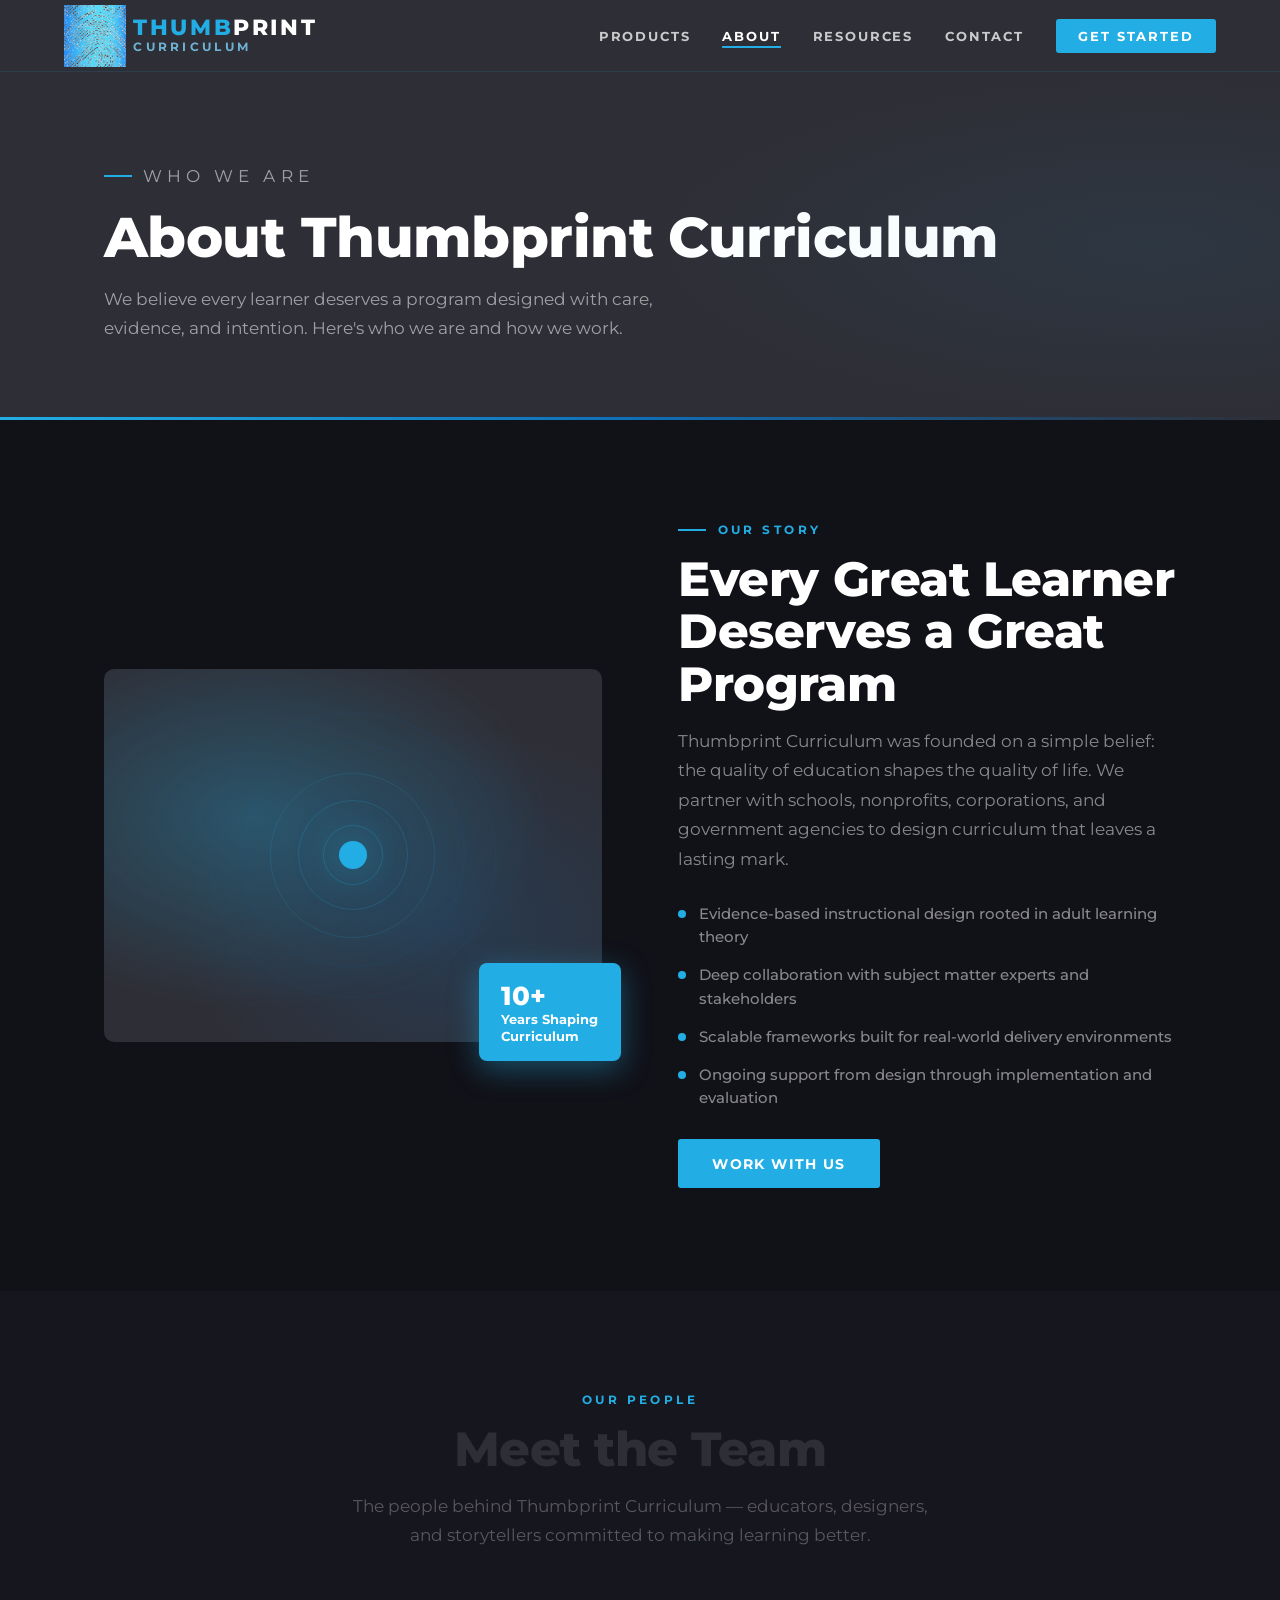
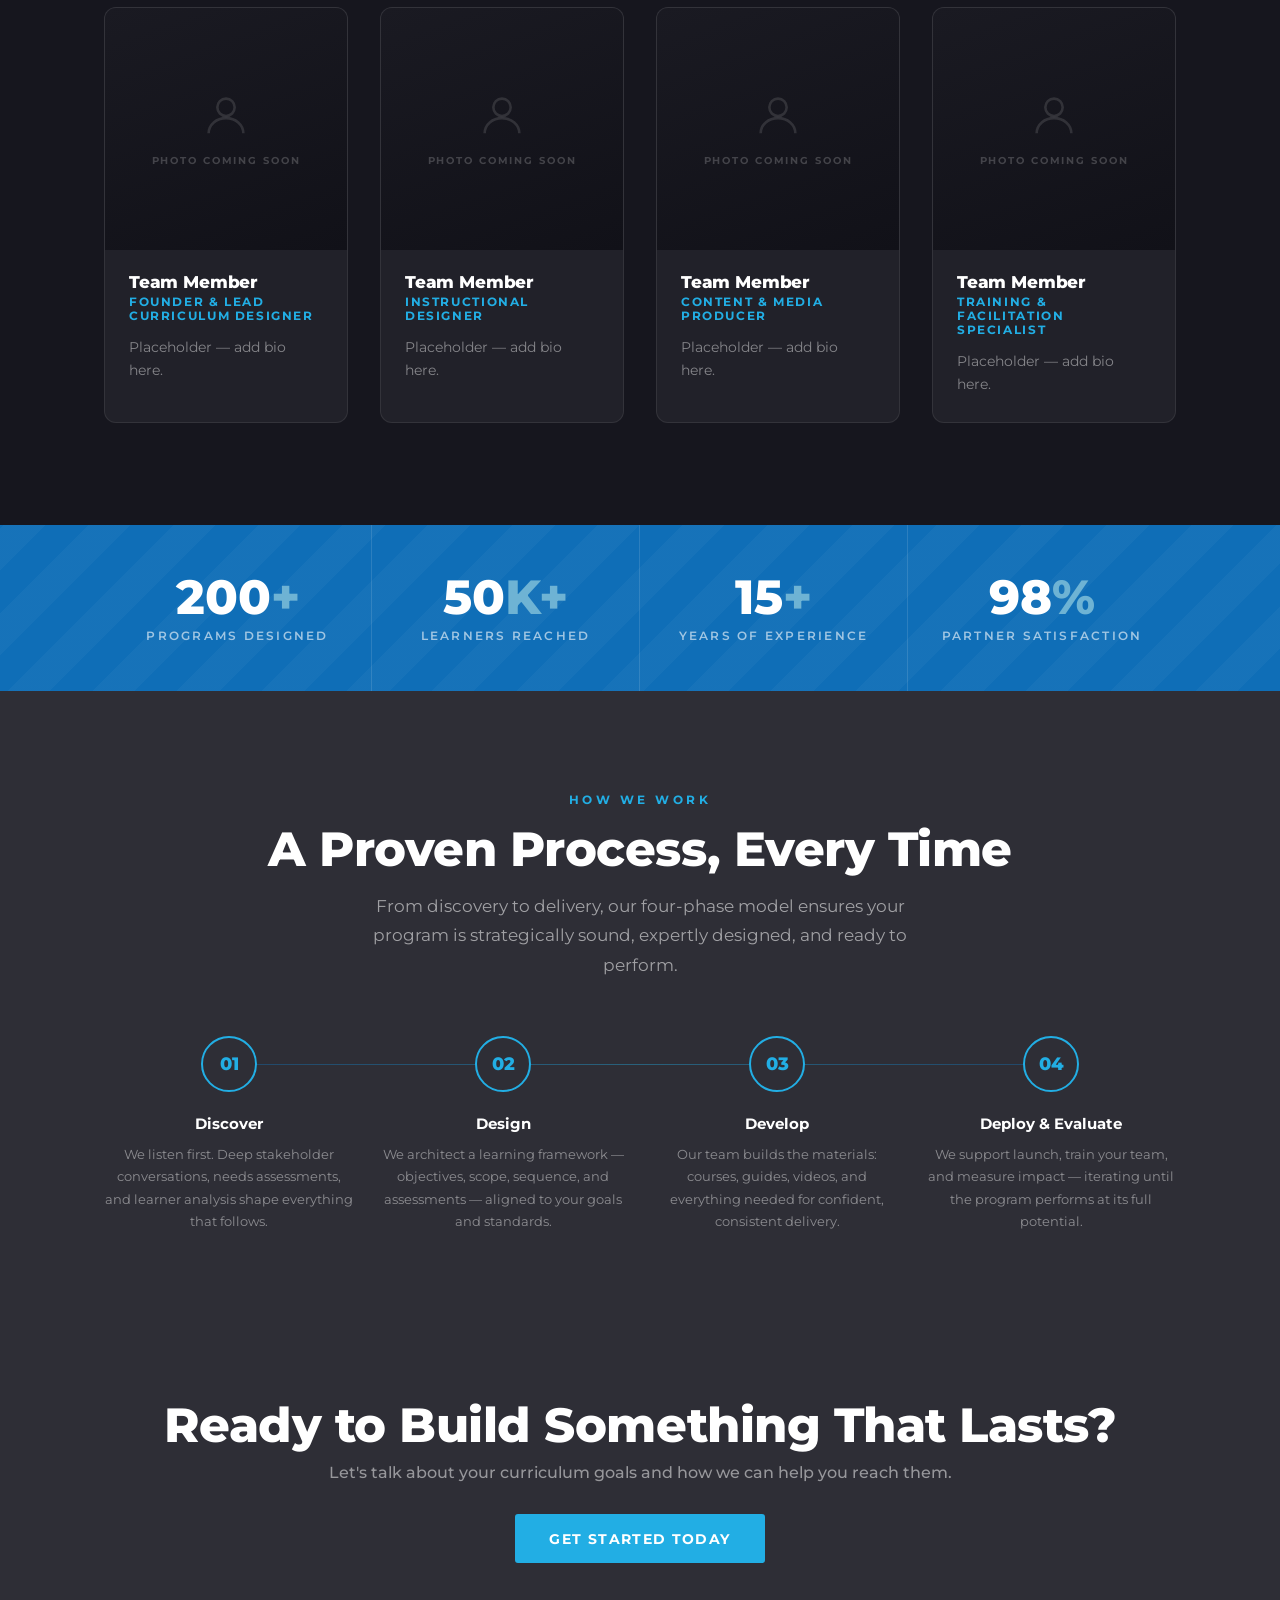
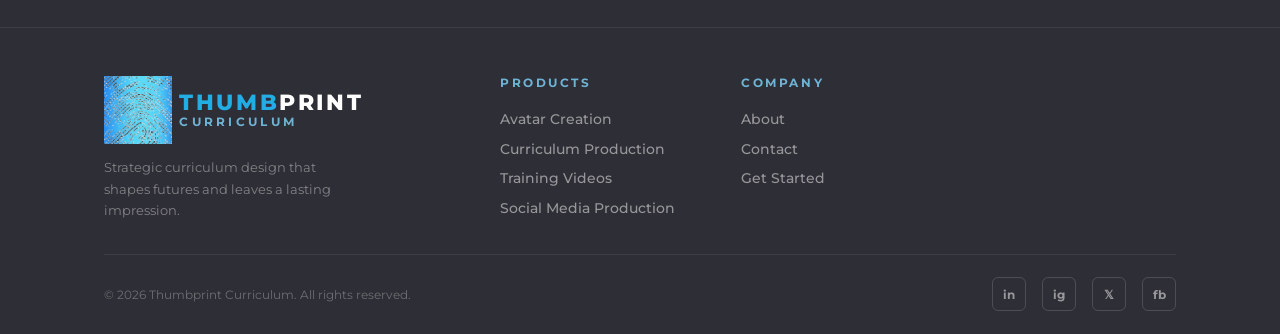
==== commit 7e0985a3: "Add Resources page, remove all MagnaCon references - resources.html: Todd's AI Workshop resources — " ====
--- a/about.html
+++ b/about.html
@@ -51,6 +51,7 @@
     <ul class="nav-links">
       <li class="hide-sm"><a href="products.html">Products</a></li>
       <li class="hide-sm"><a href="about.html" class="active">About</a></li>
+      <li class="hide-sm"><a href="resources.html">Resources</a></li>
       <li class="hide-sm"><a href="contact.html">Contact</a></li>
       <li><a href="get-started.html" class="nav-cta">Get Started</a></li>
     </ul>
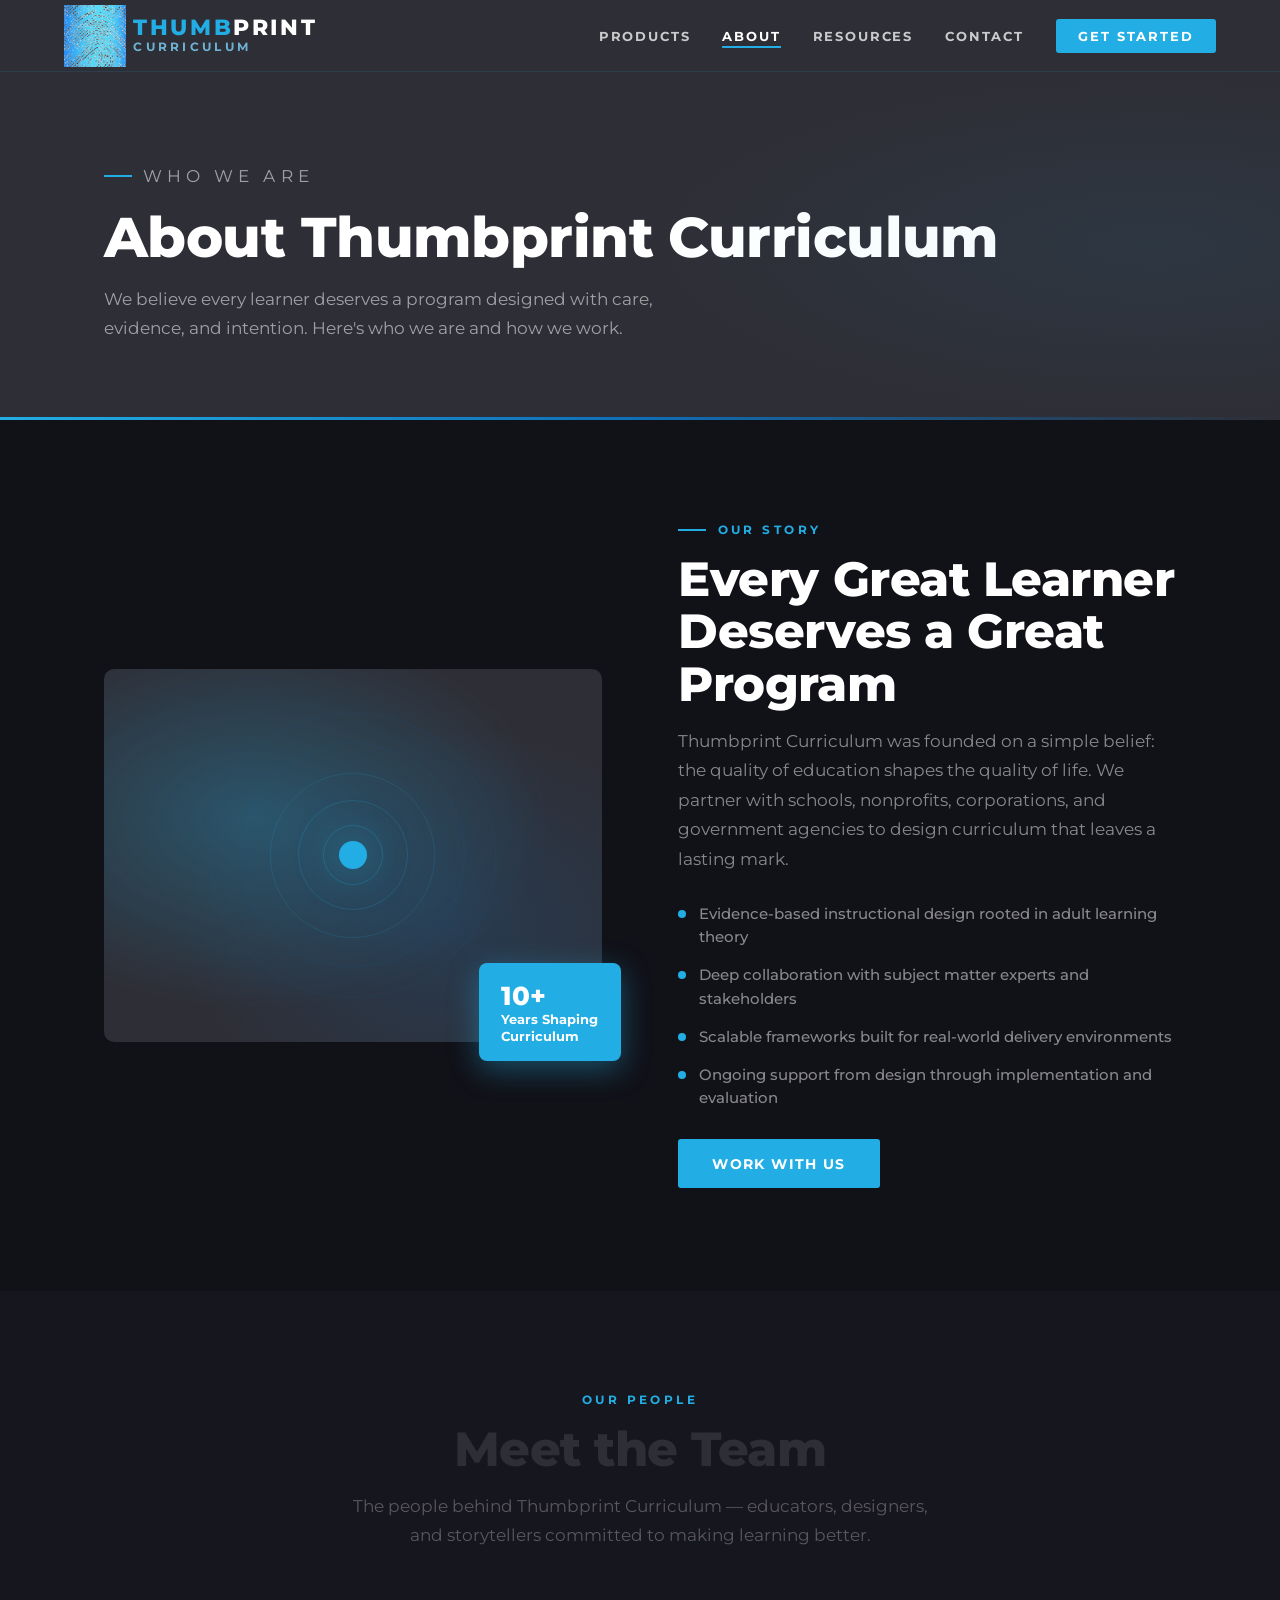
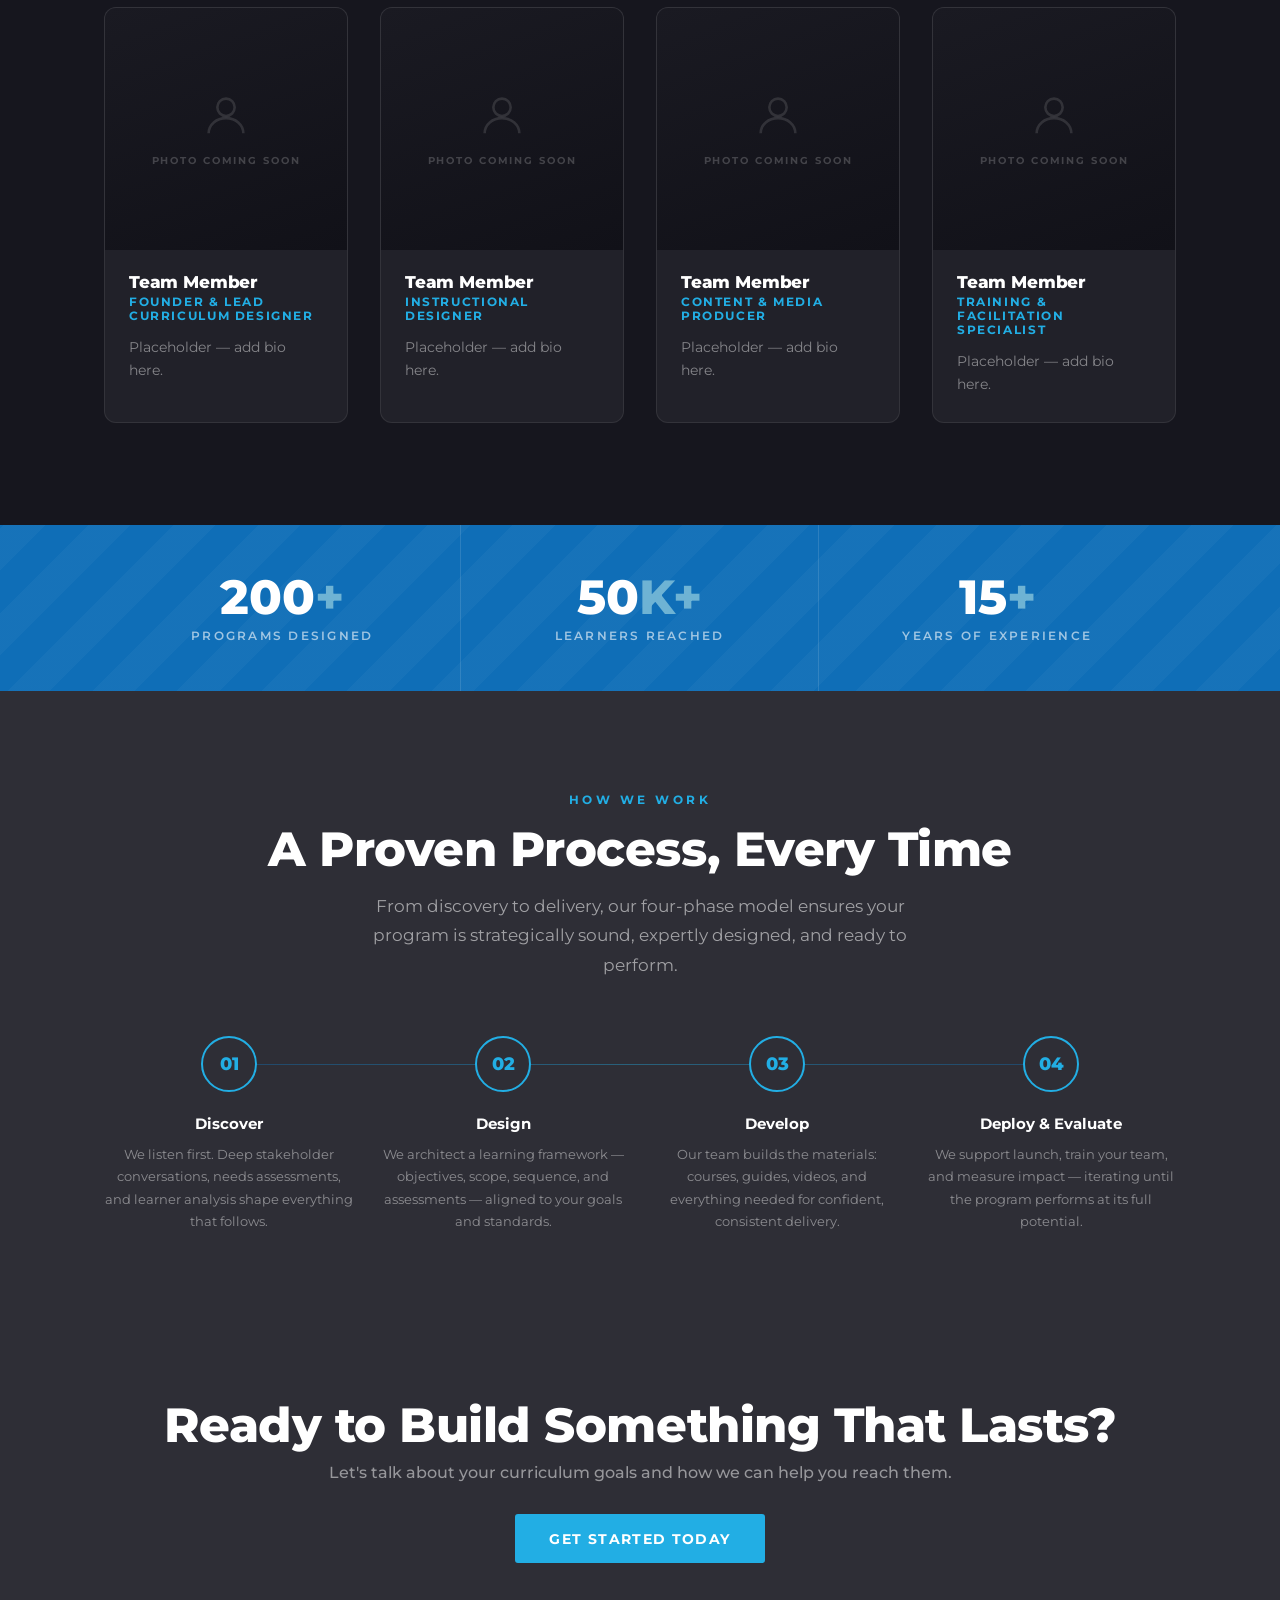
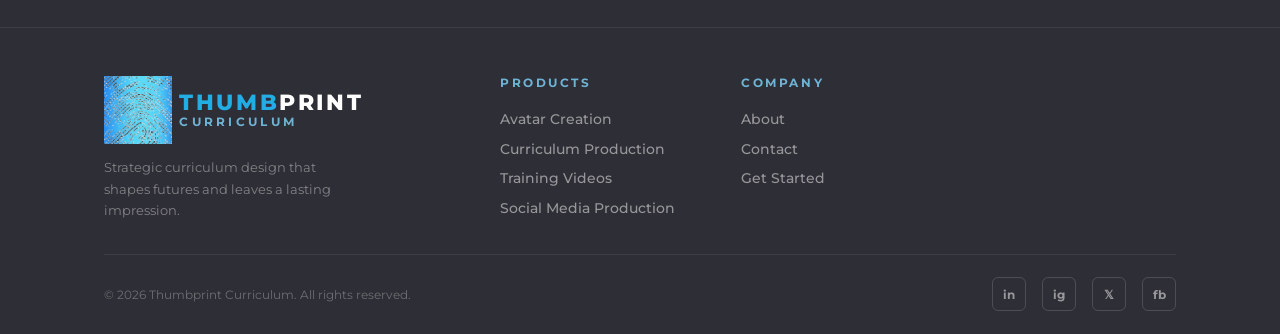
==== commit 30d2e5ca: "Match about page stats banner to home page — remove 98% stat, 3 columns" ====
--- a/about.html
+++ b/about.html
@@ -179,11 +179,10 @@
   <!-- STATS -->
   <section class="stats-bar">
     <div class="container">
-      <div class="stats-grid">
+      <div class="stats-grid" style="grid-template-columns:repeat(3,1fr)">
         <div class="stat-item"><div class="stat-num">200<span>+</span></div><div class="stat-label">Programs Designed</div></div>
         <div class="stat-item"><div class="stat-num">50<span>K+</span></div><div class="stat-label">Learners Reached</div></div>
-        <div class="stat-item"><div class="stat-num">15<span>+</span></div><div class="stat-label">Years of Experience</div></div>
-        <div class="stat-item"><div class="stat-num">98<span>%</span></div><div class="stat-label">Partner Satisfaction</div></div>
+        <div class="stat-item" style="border-right:none"><div class="stat-num">15<span>+</span></div><div class="stat-label">Years of Experience</div></div>
       </div>
     </div>
   </section>
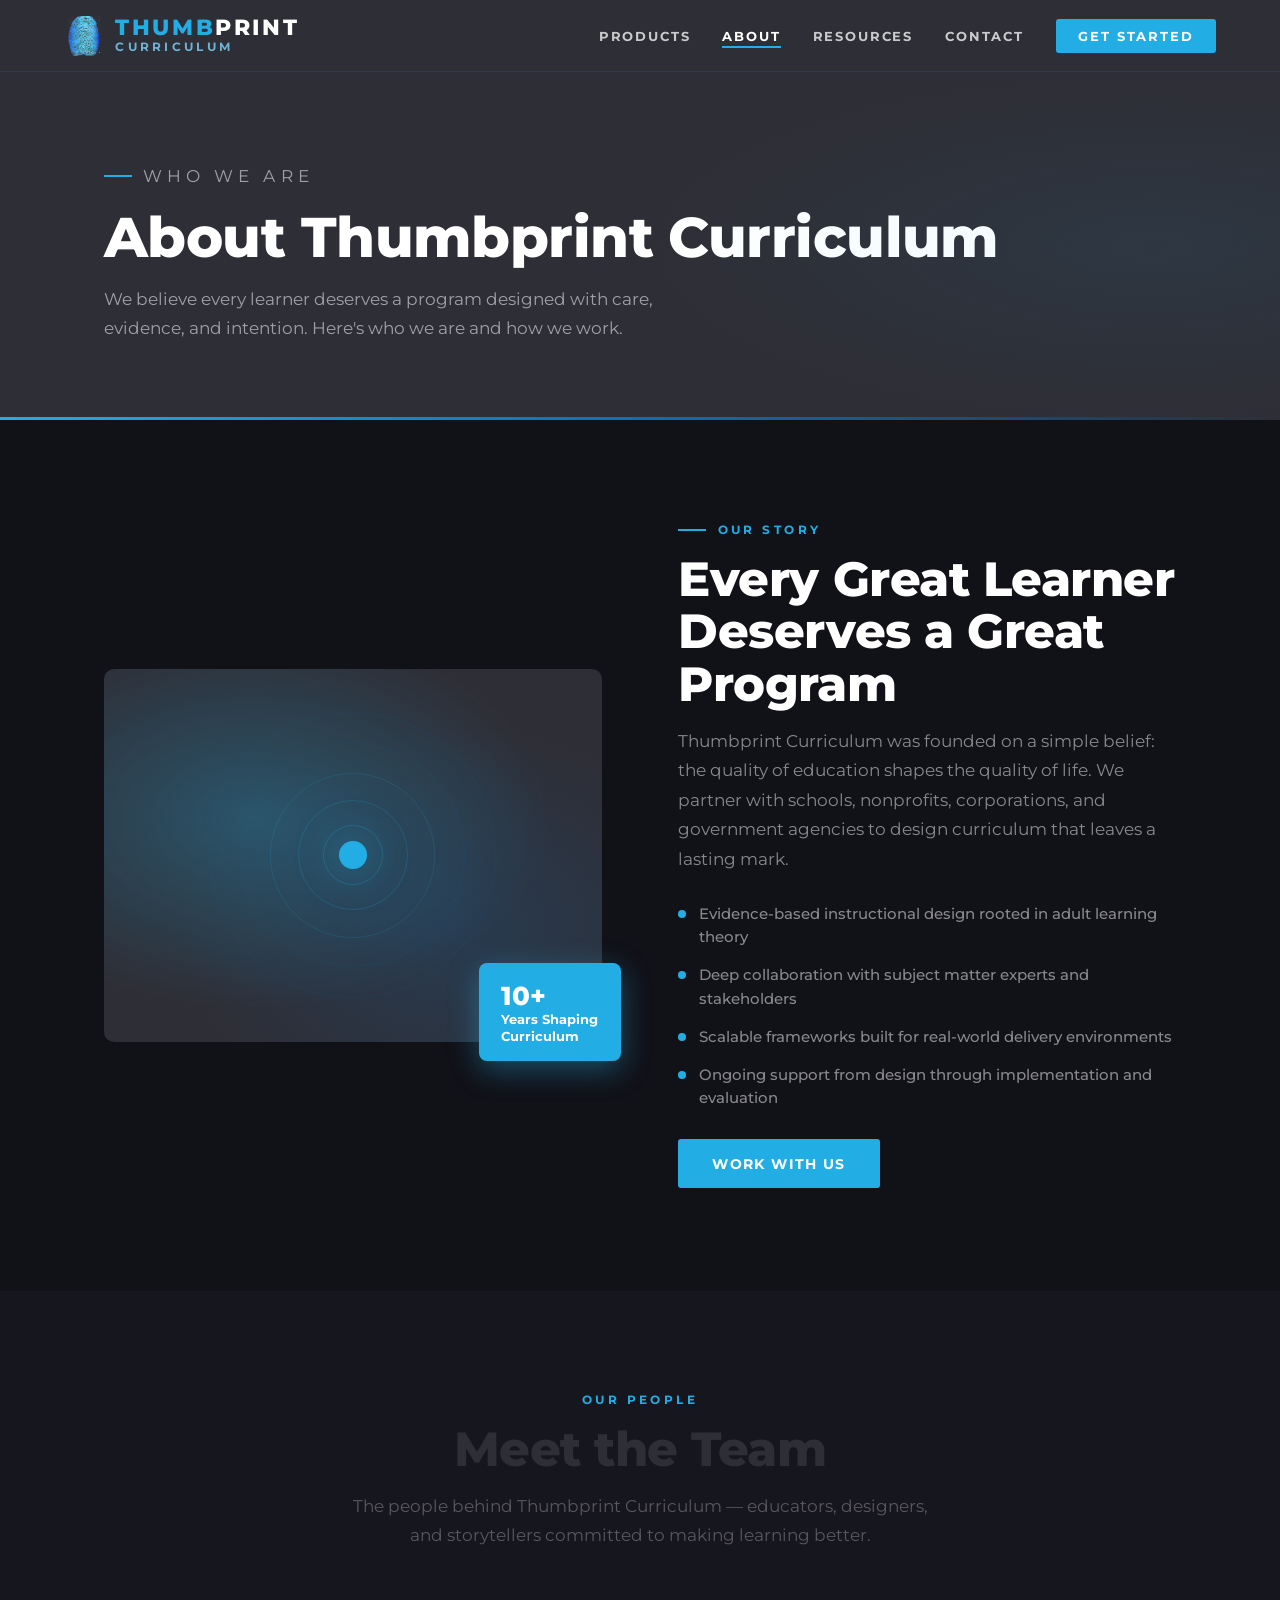
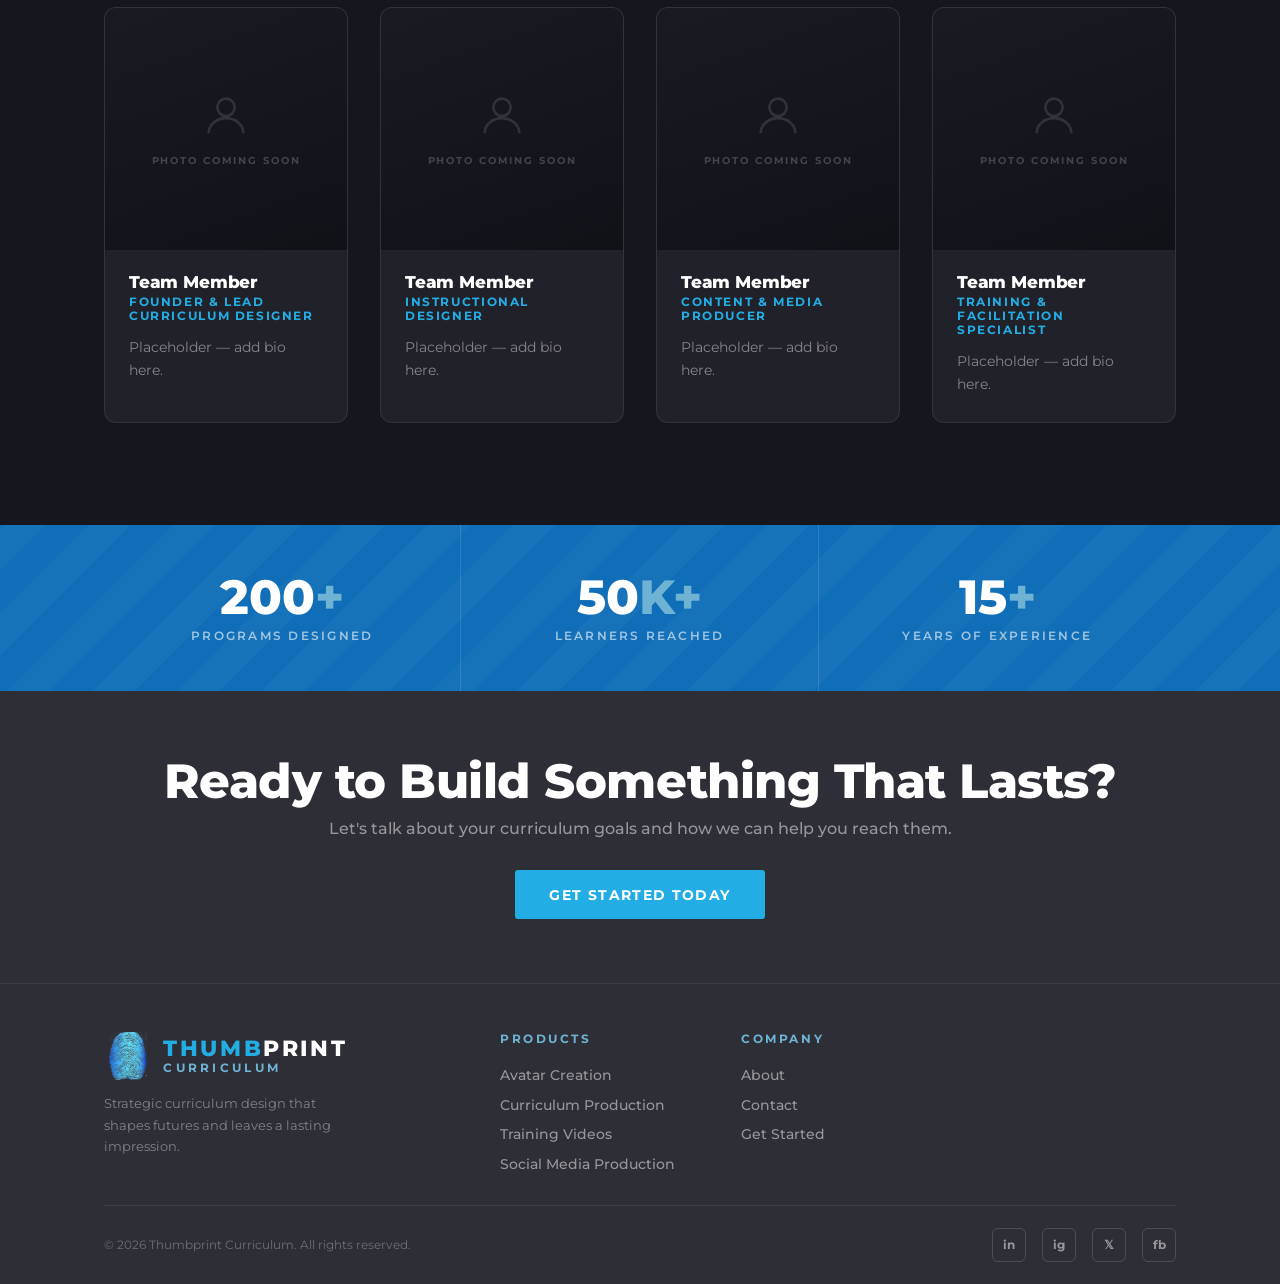
==== commit 70fa6f9c: "Remove process section from About page Co-Authored-By: Claude Sonnet 4.6 <noreply@anthropic.com>" ====
--- a/about.html
+++ b/about.html
@@ -187,39 +187,6 @@
     </div>
   </section>
 
-  <!-- PROCESS -->
-  <section class="process-section section-pad">
-    <div class="container">
-      <div class="center-header">
-        <p class="section-label" style="justify-content:center;color:var(--blue-bright)">How We Work</p>
-        <h2 class="section-h2">A Proven Process, Every Time</h2>
-        <p class="section-sub">From discovery to delivery, our four-phase model ensures your program is strategically sound, expertly designed, and ready to perform.</p>
-      </div>
-      <div class="process-steps">
-        <div class="process-step">
-          <div class="step-num">01</div>
-          <div class="step-title">Discover</div>
-          <div class="step-body">We listen first. Deep stakeholder conversations, needs assessments, and learner analysis shape everything that follows.</div>
-        </div>
-        <div class="process-step">
-          <div class="step-num">02</div>
-          <div class="step-title">Design</div>
-          <div class="step-body">We architect a learning framework — objectives, scope, sequence, and assessments — aligned to your goals and standards.</div>
-        </div>
-        <div class="process-step">
-          <div class="step-num">03</div>
-          <div class="step-title">Develop</div>
-          <div class="step-body">Our team builds the materials: courses, guides, videos, and everything needed for confident, consistent delivery.</div>
-        </div>
-        <div class="process-step">
-          <div class="step-num">04</div>
-          <div class="step-title">Deploy &amp; Evaluate</div>
-          <div class="step-body">We support launch, train your team, and measure impact — iterating until the program performs at its full potential.</div>
-        </div>
-      </div>
-    </div>
-  </section>
-
   <!-- CTA STRIP -->
   <section style="background:var(--dark);padding:4rem 0;text-align:center">
     <div class="container">
--- a/style.css
+++ b/style.css
@@ -56,18 +56,17 @@
 }
 
 .nav-inner { width:100%; max-width:var(--max-w); margin:0 auto; display:flex; align-items:center; justify-content:space-between; }
-.nav-logo { font-size:clamp(1.1rem,2vw,1.35rem); font-weight:800; letter-spacing:.12em; text-transform:uppercase; line-height:1; text-decoration:none; display:flex; align-items:center; gap:.45rem; }
+.nav-logo { font-size:clamp(1.1rem,2vw,1.35rem); font-weight:800; letter-spacing:.12em; text-transform:uppercase; line-height:1; text-decoration:none; display:flex; align-items:center; gap:.7rem; }
 .nav-logo .thumb { color:var(--blue-bright); }
 .nav-logo .print { color:var(--white); }
 .nav-sub { display:block; font-size:.55em; font-weight:700; letter-spacing:.28em; color:var(--blue-light); margin-top:.25em; }
 .nav-logo-wrap { display:flex; flex-direction:column; }
 
-/* Thumbprint logo — scale up to crop dark padding, show fingerprint prominently */
+/* Thumbprint logo — transparent PNG, no cropping needed */
 .nav-logo-img-crop {
-  width: 62px;
-  height: 62px;
+  width: 40px;
+  height: 40px;
   flex-shrink: 0;
-  overflow: hidden;
   display: flex;
   align-items: center;
   justify-content: center;
@@ -76,12 +75,11 @@
   width: 100%;
   height: 100%;
   object-fit: contain;
-  transform: scale(1.7);
   display: block;
 }
 .nav-logo-img-crop.footer-sz {
-  width: 68px;
-  height: 68px;
+  width: 48px;
+  height: 48px;
 }
 .nav-links { display:flex; gap:2rem; list-style:none; align-items:center; }
 .nav-links a { color:rgba(255,255,255,.75); text-decoration:none; font-size:.82rem; font-weight:700; letter-spacing:.14em; text-transform:uppercase; transition:color .2s; position:relative; }
@@ -327,6 +325,72 @@
   transition: opacity .2s, filter .2s;
 }
 .client-logo:hover img { opacity: 1; filter: grayscale(0); }
+
+/* ── PROXIMITY QUOTE ── */
+.proximity-quote {
+  background: linear-gradient(180deg, var(--black) 0%, #141420 35%, var(--dark) 100%);
+  padding: clamp(4rem,8vw,6.5rem) clamp(1.5rem,5vw,4rem);
+  text-align: center;
+  position: relative;
+  overflow: hidden;
+}
+.proximity-quote::before {
+  content: '';
+  position: absolute;
+  bottom: 0; left: 50%;
+  transform: translateX(-50%);
+  width: 70vw; height: 60%;
+  background: radial-gradient(ellipse at bottom, rgba(34,174,228,.09) 0%, transparent 70%);
+  pointer-events: none;
+  z-index: 0;
+}
+
+/* Gradient overlay fades the blue text into the gray below */
+.proximity-quote::after {
+  content: '';
+  position: absolute;
+  bottom: 0; left: 0; right: 0;
+  height: 45%;
+  background: linear-gradient(to bottom, transparent 0%, var(--dark) 100%);
+  pointer-events: none;
+  z-index: 3;
+}
+.proximity-inner {
+  position: relative;
+  z-index: 1;
+  max-width: 1100px;
+  margin: 0 auto;
+}
+.proximity-top {
+  font-size: clamp(.65rem, 1.2vw, .88rem);
+  font-weight: 700;
+  letter-spacing: .55em;
+  text-transform: uppercase;
+  color: rgba(255,255,255,.28);
+  margin-bottom: 1.4rem;
+  display: block;
+}
+.proximity-rule {
+  height: 1px;
+  background: linear-gradient(90deg, transparent, var(--blue-bright), transparent);
+  margin: 0 auto 1.4rem;
+  max-width: 560px;
+  opacity: .45;
+}
+.proximity-big {
+  font-size: clamp(5.5rem, 17vw, 14rem);
+  font-weight: 800;
+  letter-spacing: .02em;
+  line-height: .88;
+  color: var(--blue-bright);
+  display: block;
+  text-shadow:
+    0 0 80px rgba(34,174,228,.35),
+    0 0 160px rgba(34,174,228,.15);
+}
+@media(max-width:600px) {
+  .proximity-big { font-size: clamp(4rem,22vw,6rem); }
+}
 
 /* ── SOCIAL CAROUSEL ── */
 .social-section { background:var(--dark); padding:clamp(3rem,6vw,5rem) 0; overflow:hidden; }
